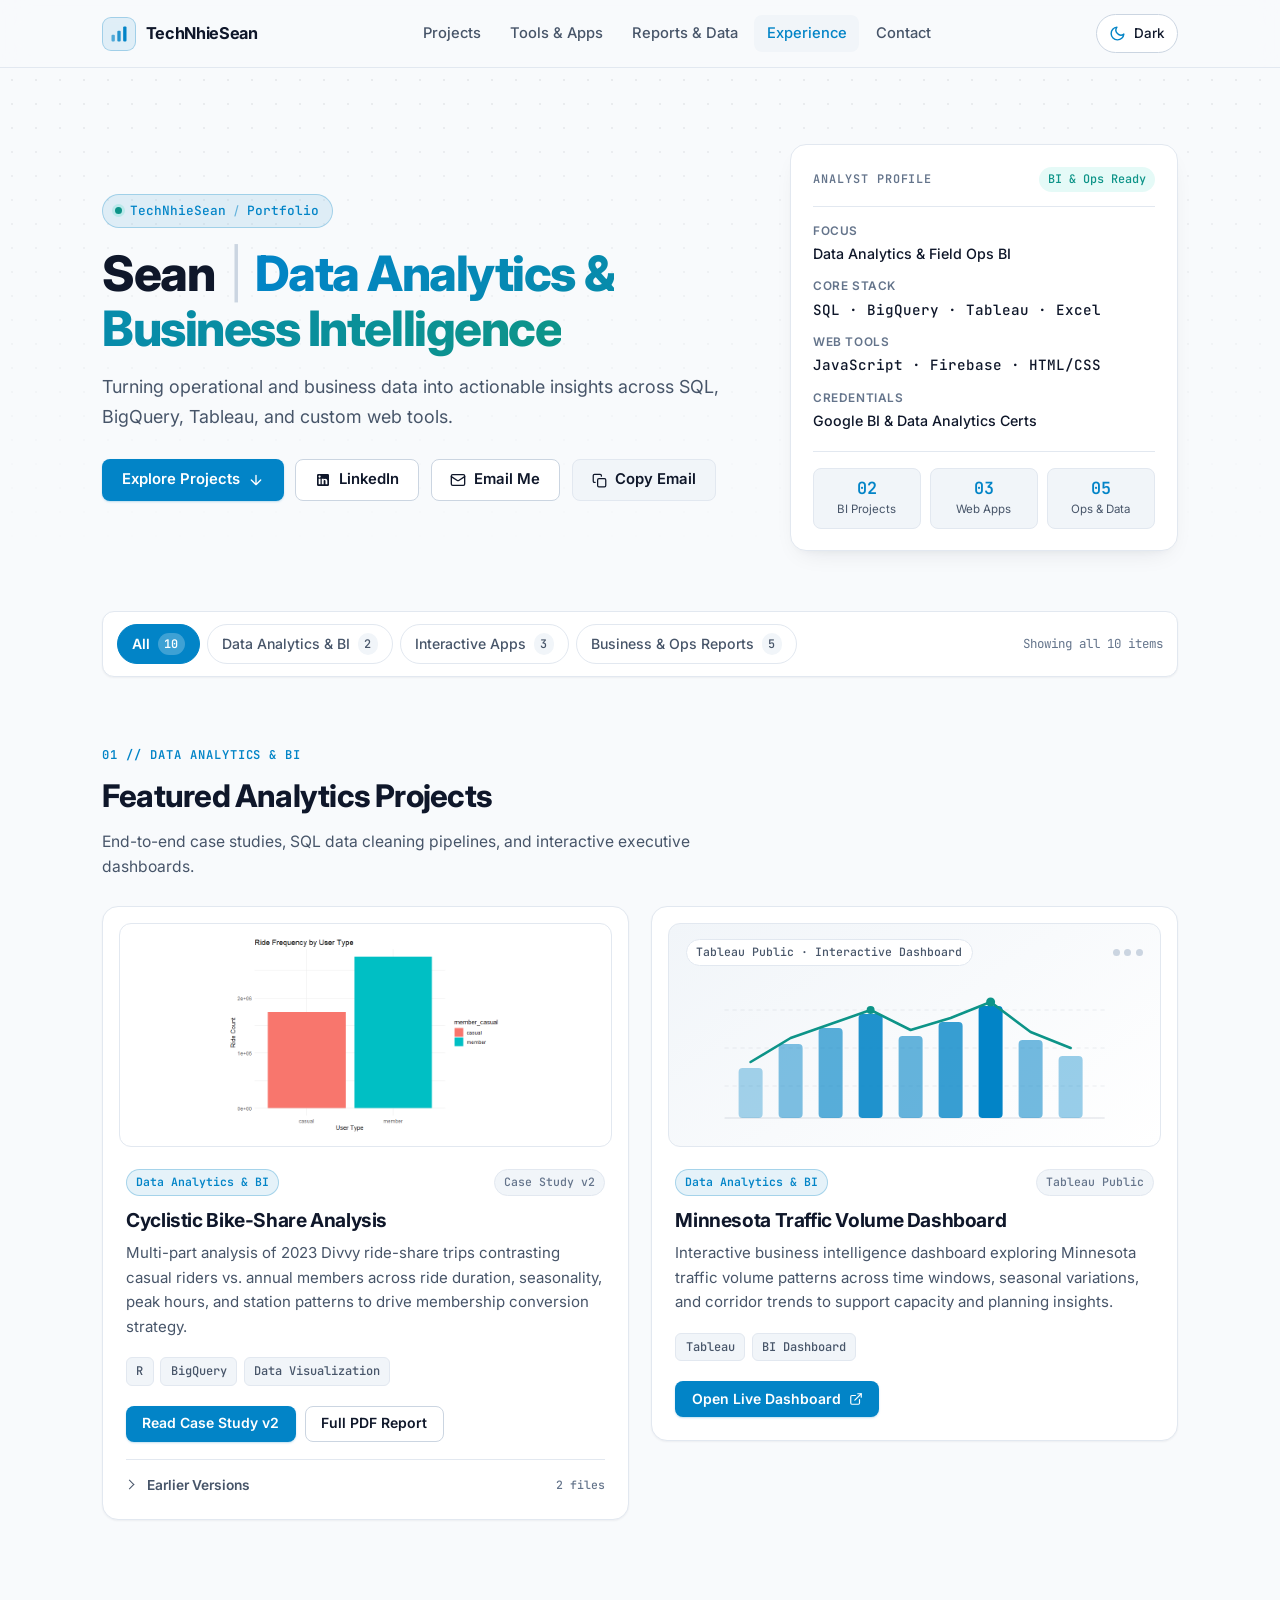
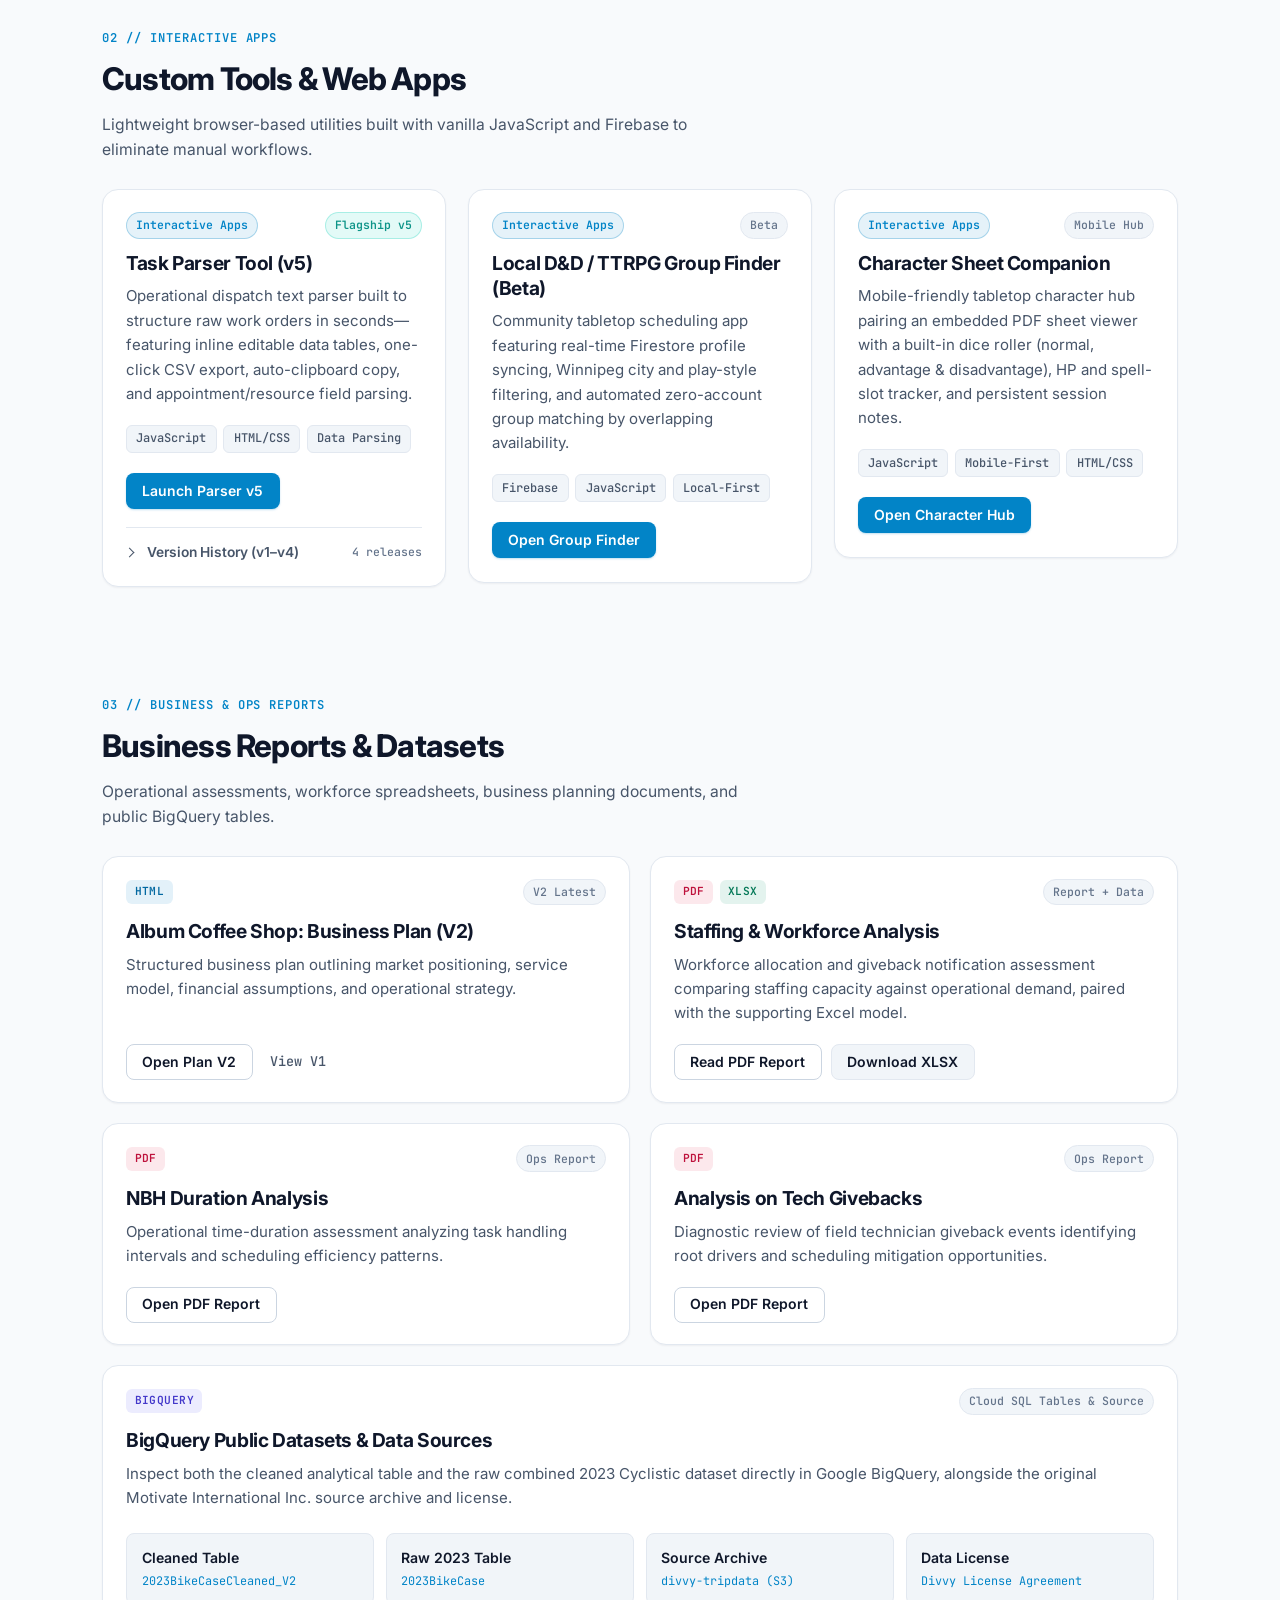
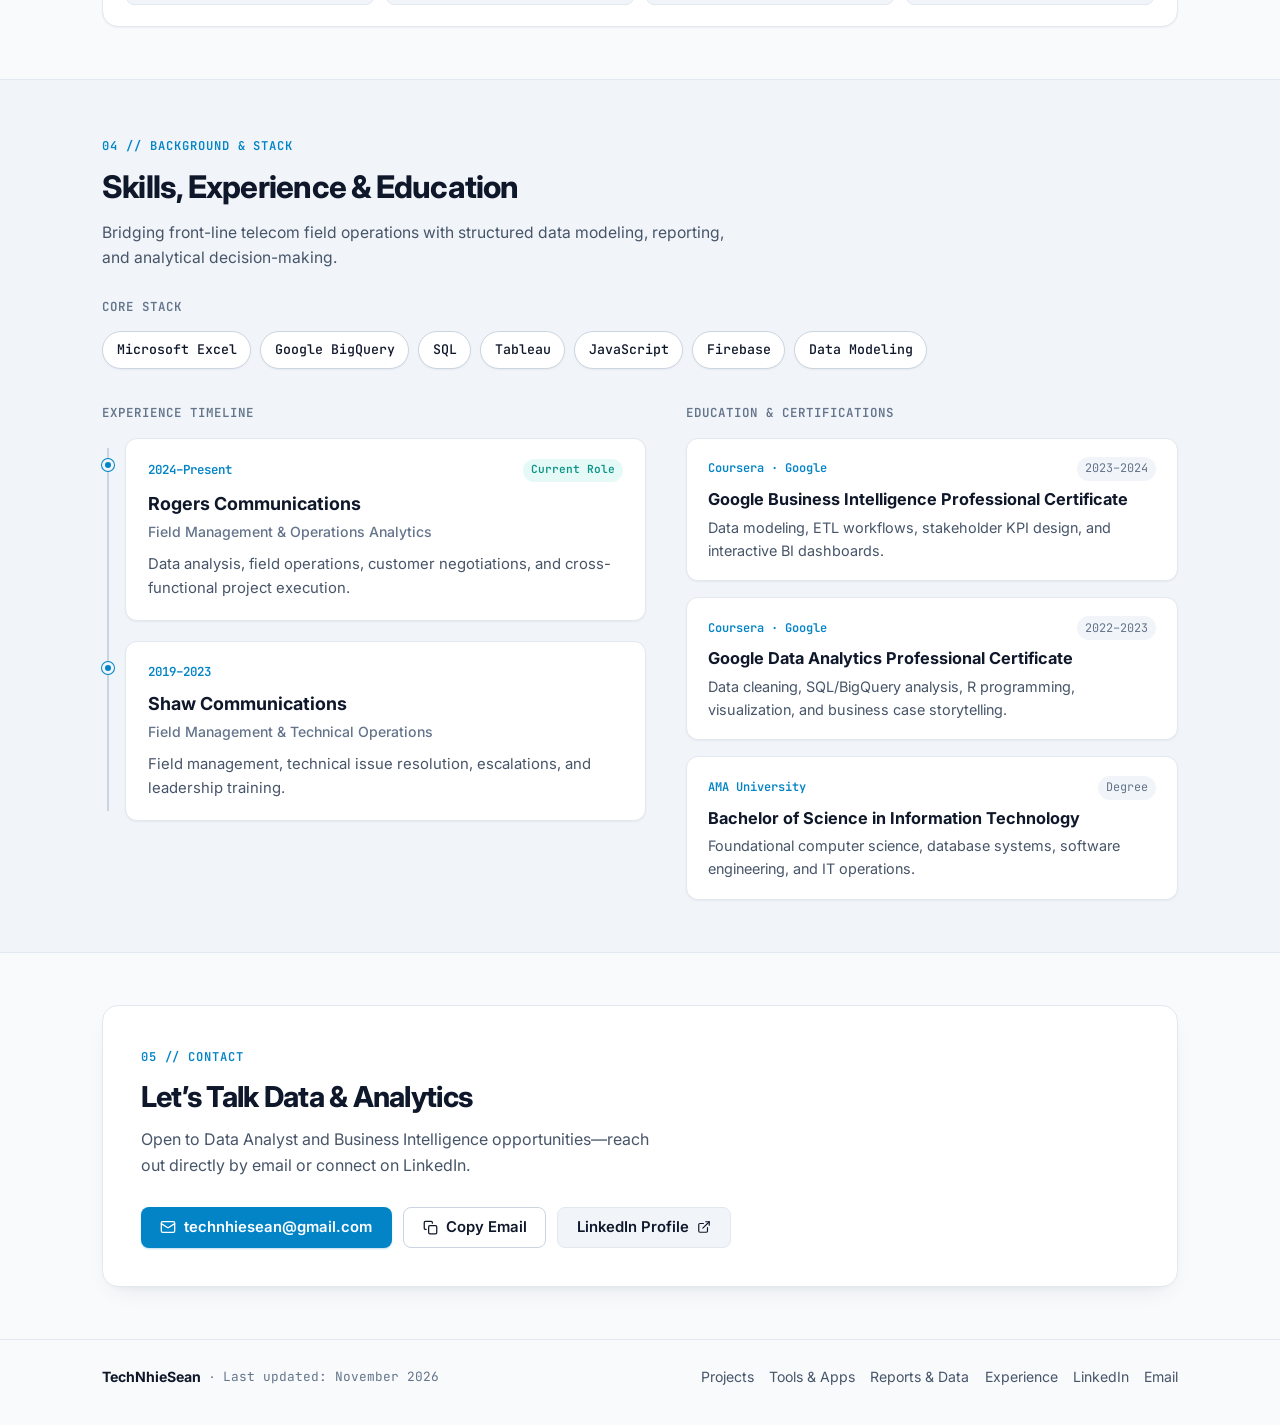
==== index.html @ 79234b37 "Redesign portfolio homepage with responsive UI, theme toggle, and project filters" ====
<!DOCTYPE html>
<html lang="en">
<head>
  <meta charset="UTF-8">
  <meta name="viewport" content="width=device-width, initial-scale=1.0">
  <title>TechNhieSean — Sean | Data Analytics &amp; Business Intelligence</title>
  <meta name="description" content="Sean's Data Analytics & Business Intelligence portfolio — turning operational and business data into actionable insights across SQL, BigQuery, Tableau, and custom web tools.">
  <meta property="og:title" content="TechNhieSean — Sean | Data Analytics & Business Intelligence">
  <meta property="og:description" content="Turning operational and business data into actionable insights across SQL, BigQuery, Tableau, and custom web tools.">
  <meta property="og:type" content="website">
  <meta name="color-scheme" content="dark light">

  <!-- Fonts: Inter + JetBrains Mono -->
  <link rel="preconnect" href="https://fonts.googleapis.com">
  <link rel="preconnect" href="https://fonts.gstatic.com" crossorigin>
  <link href="https://fonts.googleapis.com/css2?family=Inter:wght@400;500;600;700;800&family=JetBrains+Mono:wght@400;500;600&display=swap" rel="stylesheet">

  <!-- Prevent theme flash before first paint -->
  <script>
    (function () {
      try {
        var saved = localStorage.getItem('portfolio-theme');
        if (saved !== 'dark' && saved !== 'light') {
          var legacy = localStorage.getItem('darkMode');
          if (legacy === '1') saved = 'dark';
          else if (legacy === '0') saved = 'light';
        }
        var theme = saved || (window.matchMedia && window.matchMedia('(prefers-color-scheme: dark)').matches ? 'dark' : 'light');
        document.documentElement.setAttribute('data-theme', theme);
      } catch (e) {
        document.documentElement.setAttribute('data-theme', 'dark');
      }
    })();
  </script>

  <link rel="stylesheet" href="portfolio.css">
</head>
<body id="top">
  <a class="skip-link" href="#main-content">Skip to main content</a>

  <!-- STICKY NAVIGATION -->
  <header class="site-header" id="site-header">
    <div class="container nav-inner">
      <a class="brand" href="#top" aria-label="TechNhieSean home">
        <span class="brand-mark" aria-hidden="true">
          <svg width="20" height="20" viewBox="0 0 24 24" fill="none">
            <rect x="3" y="13" width="4" height="8" rx="1.2" fill="currentColor" opacity="0.65"/>
            <rect x="10" y="8" width="4" height="13" rx="1.2" fill="currentColor" opacity="0.85"/>
            <rect x="17" y="3" width="4" height="18" rx="1.2" fill="currentColor"/>
          </svg>
        </span>
        <span class="brand-text">TechNhieSean</span>
      </a>

      <nav class="site-nav" id="site-nav" aria-label="Primary navigation">
        <a class="nav-link" href="#projects" data-nav-target="projects">Projects</a>
        <a class="nav-link" href="#tools-apps" data-nav-target="tools-apps">Tools &amp; Apps</a>
        <a class="nav-link" href="#reports-data" data-nav-target="reports-data">Reports &amp; Data</a>
        <a class="nav-link" href="#experience" data-nav-target="experience">Experience</a>
        <a class="nav-link" href="#contact" data-nav-target="contact">Contact</a>
      </nav>

      <div class="nav-actions">
        <button
          type="button"
          class="theme-toggle"
          id="theme-toggle"
          aria-label="Toggle dark and light mode"
          aria-pressed="false"
        >
          <span class="theme-icon theme-icon-sun" aria-hidden="true">
            <svg width="17" height="17" viewBox="0 0 24 24" fill="none" stroke="currentColor" stroke-width="2" stroke-linecap="round" stroke-linejoin="round">
              <circle cx="12" cy="12" r="4"/>
              <path d="M12 2v2M12 20v2M4.93 4.93l1.41 1.41M17.66 17.66l1.41 1.41M2 12h2M20 12h2M6.34 17.66l-1.41 1.41M19.07 4.93l-1.41 1.41"/>
            </svg>
          </span>
          <span class="theme-icon theme-icon-moon" aria-hidden="true">
            <svg width="17" height="17" viewBox="0 0 24 24" fill="none" stroke="currentColor" stroke-width="2" stroke-linecap="round" stroke-linejoin="round">
              <path d="M21 12.79A9 9 0 1 1 11.21 3 7 7 0 0 0 21 12.79z"/>
            </svg>
          </span>
          <span class="theme-label" id="theme-label">Theme</span>
        </button>

        <button
          type="button"
          class="nav-toggle"
          id="nav-toggle"
          aria-label="Toggle navigation menu"
          aria-expanded="false"
          aria-controls="site-nav"
        >
          <svg class="menu-icon-open" width="20" height="20" viewBox="0 0 24 24" fill="none" stroke="currentColor" stroke-width="2" stroke-linecap="round">
            <path d="M4 7h16M4 12h16M4 17h16"/>
          </svg>
          <svg class="menu-icon-close" width="20" height="20" viewBox="0 0 24 24" fill="none" stroke="currentColor" stroke-width="2" stroke-linecap="round">
            <path d="M6 6l12 12M18 6l-12 12"/>
          </svg>
        </button>
      </div>
    </div>
  </header>

  <main id="main-content">
    <!-- 1. HERO SECTION -->
    <section class="hero" aria-labelledby="hero-heading">
      <div class="hero-backdrop" aria-hidden="true"></div>
      <div class="container hero-grid">
        <div class="hero-copy">
          <div class="hero-eyebrow">
            <span class="status-dot" aria-hidden="true"></span>
            <span class="mono">TechNhieSean</span>
            <span class="eyebrow-sep" aria-hidden="true">/</span>
            <span class="mono">Portfolio</span>
          </div>

          <h1 id="hero-heading">
            Sean <span class="heading-divider" aria-hidden="true">|</span>
            <span class="heading-accent">Data Analytics &amp; Business Intelligence</span>
          </h1>

          <p class="hero-lead">
            Turning operational and business data into actionable insights across SQL, BigQuery, Tableau, and custom web tools.
          </p>

          <div class="hero-actions">
            <a class="btn btn-primary" href="#projects">
              <span>Explore Projects</span>
              <svg width="16" height="16" viewBox="0 0 24 24" fill="none" stroke="currentColor" stroke-width="2" stroke-linecap="round" stroke-linejoin="round" aria-hidden="true">
                <path d="M12 5v14M5 12l7 7 7-7"/>
              </svg>
            </a>

            <a class="btn btn-secondary" href="https://www.linkedin.com/in/technhiesean" target="_blank" rel="noopener noreferrer">
              <svg width="16" height="16" viewBox="0 0 24 24" fill="currentColor" aria-hidden="true">
                <path d="M19 3a2 2 0 0 1 2 2v14a2 2 0 0 1-2 2H5a2 2 0 0 1-2-2V5a2 2 0 0 1 2-2h14m-.5 15.5v-5.3a3.26 3.26 0 0 0-3.26-3.26c-.85 0-1.84.52-2.28 1.3v-1.11h-2.79v8.37h2.79v-4.93c0-.77.62-1.4 1.39-1.4a1.4 1.4 0 0 1 1.4 1.4v4.93h2.75M6.88 8.56a1.68 1.68 0 0 0 1.68-1.68c0-.93-.75-1.69-1.68-1.69a1.69 1.69 0 0 0-1.69 1.69c0 .93.76 1.68 1.69 1.68m1.39 9.94v-8.37H5.5v8.37h2.77z"/>
              </svg>
              <span>LinkedIn</span>
            </a>

            <a class="btn btn-secondary" href="mailto:technhiesean@gmail.com">
              <svg width="16" height="16" viewBox="0 0 24 24" fill="none" stroke="currentColor" stroke-width="2" stroke-linecap="round" stroke-linejoin="round" aria-hidden="true">
                <rect x="2" y="4" width="20" height="16" rx="2"/>
                <path d="m22 7-8.97 5.7a1.94 1.94 0 0 1-2.06 0L2 7"/>
              </svg>
              <span>Email Me</span>
            </a>

            <button
              type="button"
              class="btn btn-ghost copy-email-trigger"
              id="hero-copy-email"
              data-email="technhiesean@gmail.com"
              aria-label="Copy email address technhiesean@gmail.com"
            >
              <svg class="icon-copy" width="15" height="15" viewBox="0 0 24 24" fill="none" stroke="currentColor" stroke-width="2" stroke-linecap="round" stroke-linejoin="round" aria-hidden="true">
                <rect x="9" y="9" width="13" height="13" rx="2"/>
                <path d="M5 15H4a2 2 0 0 1-2-2V4a2 2 0 0 1 2-2h9a2 2 0 0 1 2 2v1"/>
              </svg>
              <svg class="icon-check" width="15" height="15" viewBox="0 0 24 24" fill="none" stroke="currentColor" stroke-width="2.4" stroke-linecap="round" stroke-linejoin="round" aria-hidden="true">
                <polyline points="20 6 9 17 4 12"/>
              </svg>
              <span class="copy-btn-text">Copy Email</span>
            </button>
          </div>
        </div>

        <aside class="hero-panel" aria-label="Portfolio overview">
          <div class="hero-panel-header">
            <span class="mono panel-title">ANALYST PROFILE</span>
            <span class="mono panel-status">BI &amp; Ops Ready</span>
          </div>
          <dl class="profile-metrics">
            <div class="metric-row">
              <dt>Focus</dt>
              <dd>Data Analytics &amp; Field Ops BI</dd>
            </div>
            <div class="metric-row">
              <dt>Core Stack</dt>
              <dd class="mono">SQL · BigQuery · Tableau · Excel</dd>
            </div>
            <div class="metric-row">
              <dt>Web Tools</dt>
              <dd class="mono">JavaScript · Firebase · HTML/CSS</dd>
            </div>
            <div class="metric-row">
              <dt>Credentials</dt>
              <dd>Google BI &amp; Data Analytics Certs</dd>
            </div>
          </dl>
          <div class="hero-panel-stats">
            <div class="stat-pill">
              <span class="stat-num mono">02</span>
              <span class="stat-label">BI Projects</span>
            </div>
            <div class="stat-pill">
              <span class="stat-num mono">03</span>
              <span class="stat-label">Web Apps</span>
            </div>
            <div class="stat-pill">
              <span class="stat-num mono">05</span>
              <span class="stat-label">Ops &amp; Data</span>
            </div>
          </div>
        </aside>
      </div>
    </section>

    <!-- 2. INTERACTIVE CATEGORY FILTER BAR -->
    <section class="filter-section" aria-label="Filter portfolio work by category">
      <div class="container">
        <div class="filter-bar">
          <div class="filter-pills" role="tablist" aria-label="Portfolio categories">
            <button type="button" class="filter-pill is-active" role="tab" aria-selected="true" data-filter="all">
              All <span class="pill-count mono">10</span>
            </button>
            <button type="button" class="filter-pill" role="tab" aria-selected="false" data-filter="analytics">
              Data Analytics &amp; BI <span class="pill-count mono">2</span>
            </button>
            <button type="button" class="filter-pill" role="tab" aria-selected="false" data-filter="apps">
              Interactive Apps <span class="pill-count mono">3</span>
            </button>
            <button type="button" class="filter-pill" role="tab" aria-selected="false" data-filter="reports">
              Business &amp; Ops Reports <span class="pill-count mono">5</span>
            </button>
          </div>
          <p class="filter-status mono" id="filter-status" aria-live="polite">Showing all 10 items</p>
        </div>
      </div>
    </section>

    <!-- 3A. FEATURED ANALYTICS & BI PROJECTS -->
    <section class="section work-group" id="projects" data-group="analytics" aria-labelledby="projects-heading">
      <div class="container">
        <div class="section-header">
          <span class="section-eyebrow mono">01 // Data Analytics &amp; BI</span>
          <h2 id="projects-heading">Featured Analytics Projects</h2>
          <p class="section-desc">End-to-end case studies, SQL data cleaning pipelines, and interactive executive dashboards.</p>
        </div>

        <div class="featured-grid">
          <!-- Cyclistic Bike-Share Analysis -->
          <article class="card project-card card-featured" data-category="analytics">
            <figure class="project-media chart-canvas">
              <img
                src="cyclistic_bike_share_files/figure-gfm/ride_counts-1.png"
                alt="Cyclistic Ride Frequency by User Type chart comparing casual riders and annual members"
                loading="eager"
              >
            </figure>

            <div class="card-body">
              <div class="card-meta-row">
                <span class="category-chip mono">Data Analytics &amp; BI</span>
                <span class="version-chip mono">Case Study v2</span>
              </div>

              <h3 class="card-title">Cyclistic Bike-Share Analysis</h3>
              <p class="card-desc">
                Multi-part analysis of 2023 Divvy ride-share trips contrasting casual riders vs. annual members across ride duration, seasonality, peak hours, and station patterns to drive membership conversion strategy.
              </p>

              <ul class="badge-list" aria-label="Technologies used">
                <li class="badge mono">R</li>
                <li class="badge mono">BigQuery</li>
                <li class="badge mono">Data Visualization</li>
              </ul>

              <div class="card-actions">
                <a class="btn btn-primary btn-sm" href="cyclistic_bike_share_ver_2.html">
                  Read Case Study v2
                </a>
                <a class="btn btn-secondary btn-sm" href="2023_Bike_Usage_Patterns.pdf">
                  Full PDF Report
                </a>
              </div>

              <details class="version-drawer">
                <summary>
                  <span>Earlier Versions</span>
                  <span class="drawer-meta mono">2 files</span>
                </summary>
                <ul class="drawer-list">
                  <li>
                    <a href="cyclistic_bike_share.html">
                      <span>Cyclistic Case Study (v1)</span>
                      <span class="file-badge file-html mono">HTML</span>
                    </a>
                  </li>
                  <li>
                    <a href="Case_Study.pdf">
                      <span>Coursera Case Study Brief</span>
                      <span class="file-badge file-pdf mono">PDF</span>
                    </a>
                  </li>
                </ul>
              </details>
            </div>
          </article>

          <!-- Minnesota Traffic Volume Dashboard -->
          <article class="card project-card card-featured" data-category="analytics">
            <div class="project-media tableau-preview" aria-hidden="true">
              <div class="tableau-preview-top">
                <span class="mono tableau-pill">Tableau Public · Interactive Dashboard</span>
                <span class="mono tableau-dot-group"><i></i><i></i><i></i></span>
              </div>
              <svg class="tableau-svg" viewBox="0 0 420 155" fill="none" xmlns="http://www.w3.org/2000/svg">
                <line x1="20" y1="30" x2="400" y2="30" stroke="currentColor" stroke-opacity="0.12" stroke-dasharray="4 4"/>
                <line x1="20" y1="68" x2="400" y2="68" stroke="currentColor" stroke-opacity="0.12" stroke-dasharray="4 4"/>
                <line x1="20" y1="106" x2="400" y2="106" stroke="currentColor" stroke-opacity="0.12" stroke-dasharray="4 4"/>
                <line x1="20" y1="138" x2="400" y2="138" stroke="currentColor" stroke-opacity="0.22"/>
                <rect x="34" y="88" width="24" height="50" rx="4" fill="var(--accent)" fill-opacity="0.35"/>
                <rect x="74" y="64" width="24" height="74" rx="4" fill="var(--accent)" fill-opacity="0.5"/>
                <rect x="114" y="48" width="24" height="90" rx="4" fill="var(--accent)" fill-opacity="0.65"/>
                <rect x="154" y="34" width="24" height="104" rx="4" fill="var(--accent)" fill-opacity="0.88"/>
                <rect x="194" y="56" width="24" height="82" rx="4" fill="var(--accent)" fill-opacity="0.6"/>
                <rect x="234" y="42" width="24" height="96" rx="4" fill="var(--accent)" fill-opacity="0.78"/>
                <rect x="274" y="26" width="24" height="112" rx="4" fill="var(--accent)"/>
                <rect x="314" y="60" width="24" height="78" rx="4" fill="var(--accent)" fill-opacity="0.55"/>
                <rect x="354" y="76" width="24" height="62" rx="4" fill="var(--accent)" fill-opacity="0.4"/>
                <path d="M46 82 L86 58 L126 44 L166 30 L206 50 L246 38 L286 22 L326 52 L366 68" stroke="var(--accent-secondary)" stroke-width="2.6" stroke-linecap="round" stroke-linejoin="round"/>
                <circle cx="166" cy="30" r="4" fill="var(--accent-secondary)"/>
                <circle cx="286" cy="22" r="4.5" fill="var(--accent-secondary)"/>
              </svg>
            </div>

            <div class="card-body">
              <div class="card-meta-row">
                <span class="category-chip mono">Data Analytics &amp; BI</span>
                <span class="version-chip mono">Tableau Public</span>
              </div>

              <h3 class="card-title">Minnesota Traffic Volume Dashboard</h3>
              <p class="card-desc">
                Interactive business intelligence dashboard exploring Minnesota traffic volume patterns across time windows, seasonal variations, and corridor trends to support capacity and planning insights.
              </p>

              <ul class="badge-list" aria-label="Technologies used">
                <li class="badge mono">Tableau</li>
                <li class="badge mono">BI Dashboard</li>
              </ul>

              <div class="card-actions">
                <a
                  class="btn btn-primary btn-sm"
                  href="https://public.tableau.com/views/MinnesotaTrafficVolumeChartsDashboard/Dashboard1?:language=en-US&:sid=&:redirect=auth&:display_count=n&:origin=viz_share_link"
                  target="_blank"
                  rel="noopener noreferrer"
                >
                  <span>Open Live Dashboard</span>
                  <svg width="14" height="14" viewBox="0 0 24 24" fill="none" stroke="currentColor" stroke-width="2" stroke-linecap="round" stroke-linejoin="round" aria-hidden="true">
                    <path d="M18 13v6a2 2 0 0 1-2 2H5a2 2 0 0 1-2-2V8a2 2 0 0 1 2-2h6"/>
                    <polyline points="15 3 21 3 21 9"/>
                    <line x1="10" y1="14" x2="21" y2="3"/>
                  </svg>
                </a>
              </div>
            </div>
          </article>
        </div>
      </div>
    </section>

    <!-- 3B. INTERACTIVE TOOLS & APPS -->
    <section class="section work-group" id="tools-apps" data-group="apps" aria-labelledby="tools-heading">
      <div class="container">
        <div class="section-header">
          <span class="section-eyebrow mono">02 // Interactive Apps</span>
          <h2 id="tools-heading">Custom Tools &amp; Web Apps</h2>
          <p class="section-desc">Lightweight browser-based utilities built with vanilla JavaScript and Firebase to eliminate manual workflows.</p>
        </div>

        <div class="apps-grid">
          <!-- Task Parser Tool (v5) -->
          <article class="card project-card" data-category="apps">
            <div class="card-body">
              <div class="card-meta-row">
                <span class="category-chip mono">Interactive Apps</span>
                <span class="flagship-chip mono">Flagship v5</span>
              </div>

              <h3 class="card-title">Task Parser Tool (v5)</h3>
              <p class="card-desc">
                Operational dispatch text parser built to structure raw work orders in seconds—featuring inline editable data tables, one-click CSV export, auto-clipboard copy, and appointment/resource field parsing.
              </p>

              <ul class="badge-list" aria-label="Technologies used">
                <li class="badge mono">JavaScript</li>
                <li class="badge mono">HTML/CSS</li>
                <li class="badge mono">Data Parsing</li>
              </ul>

              <div class="card-actions">
                <a class="btn btn-primary btn-sm" href="parser_V5.html">
                  Launch Parser v5
                </a>
              </div>

              <details class="version-drawer">
                <summary>
                  <span>Version History (v1–v4)</span>
                  <span class="drawer-meta mono">4 releases</span>
                </summary>
                <ul class="drawer-list">
                  <li>
                    <a href="parser_V4.html">
                      <span>v4 — Appointment window &amp; resource fields</span>
                      <span class="file-badge file-html mono">v4</span>
                    </a>
                  </li>
                  <li>
                    <a href="parser_V3.html">
                      <span>v3 — Dark mode UI &amp; toast feedback</span>
                      <span class="file-badge file-html mono">v3</span>
                    </a>
                  </li>
                  <li>
                    <a href="parser_V2.html">
                      <span>v2 — Improved parsing &amp; accessibility</span>
                      <span class="file-badge file-html mono">v2</span>
                    </a>
                  </li>
                  <li>
                    <a href="parser.html">
                      <span>v1 — Initial text-to-task parser</span>
                      <span class="file-badge file-html mono">v1</span>
                    </a>
                  </li>
                </ul>
              </details>
            </div>
          </article>

          <!-- Local D&D / TTRPG Group Finder (Beta) -->
          <article class="card project-card" data-category="apps">
            <div class="card-body">
              <div class="card-meta-row">
                <span class="category-chip mono">Interactive Apps</span>
                <span class="version-chip mono">Beta</span>
              </div>

              <h3 class="card-title">Local D&amp;D / TTRPG Group Finder (Beta)</h3>
              <p class="card-desc">
                Community tabletop scheduling app featuring real-time Firestore profile syncing, Winnipeg city and play-style filtering, and automated zero-account group matching by overlapping availability.
              </p>

              <ul class="badge-list" aria-label="Technologies used">
                <li class="badge mono">Firebase</li>
                <li class="badge mono">JavaScript</li>
                <li class="badge mono">Local-First</li>
              </ul>

              <div class="card-actions">
                <a class="btn btn-primary btn-sm" href="lfg-finder.html">
                  Open Group Finder
                </a>
              </div>
            </div>
          </article>

          <!-- Character Sheet Companion -->
          <article class="card project-card" data-category="apps">
            <div class="card-body">
              <div class="card-meta-row">
                <span class="category-chip mono">Interactive Apps</span>
                <span class="version-chip mono">Mobile Hub</span>
              </div>

              <h3 class="card-title">Character Sheet Companion</h3>
              <p class="card-desc">
                Mobile-friendly tabletop character hub pairing an embedded PDF sheet viewer with a built-in dice roller (normal, advantage &amp; disadvantage), HP and spell-slot tracker, and persistent session notes.
              </p>

              <ul class="badge-list" aria-label="Technologies used">
                <li class="badge mono">JavaScript</li>
                <li class="badge mono">Mobile-First</li>
                <li class="badge mono">HTML/CSS</li>
              </ul>

              <div class="card-actions">
                <a class="btn btn-primary btn-sm" href="dnd-character.html">
                  Open Character Hub
                </a>
              </div>
            </div>
          </article>
        </div>
      </div>
    </section>

    <!-- 4. BUSINESS REPORTS & DATASETS GRID -->
    <section class="section work-group" id="reports-data" data-group="reports" aria-labelledby="reports-heading">
      <div class="container">
        <div class="section-header">
          <span class="section-eyebrow mono">03 // Business &amp; Ops Reports</span>
          <h2 id="reports-heading">Business Reports &amp; Datasets</h2>
          <p class="section-desc">Operational assessments, workforce spreadsheets, business planning documents, and public BigQuery tables.</p>
        </div>

        <div class="reports-grid">
          <!-- Album Coffee Shop: Business Plan (V2) -->
          <article class="card resource-card" data-category="reports">
            <div class="resource-header">
              <div class="file-badges">
                <span class="file-badge file-html mono">HTML</span>
              </div>
              <span class="version-chip mono">V2 Latest</span>
            </div>
            <h3 class="card-title">Album Coffee Shop: Business Plan (V2)</h3>
            <p class="card-desc">
              Structured business plan outlining market positioning, service model, financial assumptions, and operational strategy.
            </p>
            <div class="card-actions">
              <a class="btn btn-secondary btn-sm" href="Album_Business_Plan_06-07-2025_V2.html">Open Plan V2</a>
              <a class="text-link mono" href="Album_Business_Plan_06-07-2025.html">View V1</a>
            </div>
          </article>

          <!-- Staffing & Workforce Analysis -->
          <article class="card resource-card" data-category="reports">
            <div class="resource-header">
              <div class="file-badges">
                <span class="file-badge file-pdf mono">PDF</span>
                <span class="file-badge file-xlsx mono">XLSX</span>
              </div>
              <span class="version-chip mono">Report + Data</span>
            </div>
            <h3 class="card-title">Staffing &amp; Workforce Analysis</h3>
            <p class="card-desc">
              Workforce allocation and giveback notification assessment comparing staffing capacity against operational demand, paired with the supporting Excel model.
            </p>
            <div class="card-actions">
              <a class="btn btn-secondary btn-sm" href="Staffing_Analysis.pdf">Read PDF Report</a>
              <a class="btn btn-ghost btn-sm" href="GivebackNotification_VS_Workforce.xlsx">Download XLSX</a>
            </div>
          </article>

          <!-- NBH Duration Analysis -->
          <article class="card resource-card" data-category="reports">
            <div class="resource-header">
              <div class="file-badges">
                <span class="file-badge file-pdf mono">PDF</span>
              </div>
              <span class="version-chip mono">Ops Report</span>
            </div>
            <h3 class="card-title">NBH Duration Analysis</h3>
            <p class="card-desc">
              Operational time-duration assessment analyzing task handling intervals and scheduling efficiency patterns.
            </p>
            <div class="card-actions">
              <a class="btn btn-secondary btn-sm" href="NBH_Duration.pdf">Open PDF Report</a>
            </div>
          </article>

          <!-- Analysis on Tech Givebacks -->
          <article class="card resource-card" data-category="reports">
            <div class="resource-header">
              <div class="file-badges">
                <span class="file-badge file-pdf mono">PDF</span>
              </div>
              <span class="version-chip mono">Ops Report</span>
            </div>
            <h3 class="card-title">Analysis on Tech Givebacks</h3>
            <p class="card-desc">
              Diagnostic review of field technician giveback events identifying root drivers and scheduling mitigation opportunities.
            </p>
            <div class="card-actions">
              <a class="btn btn-secondary btn-sm" href="Analysis_on_Giveback.pdf">Open PDF Report</a>
            </div>
          </article>

          <!-- BigQuery Public Datasets (full-width balanced bottom row) -->
          <article class="card resource-card resource-card-wide" data-category="reports">
            <div class="resource-header">
              <div class="file-badges">
                <span class="file-badge file-bq mono">BigQuery</span>
              </div>
              <span class="version-chip mono">Cloud SQL Tables &amp; Source</span>
            </div>
            <h3 class="card-title">BigQuery Public Datasets &amp; Data Sources</h3>
            <p class="card-desc">
              Inspect both the cleaned analytical table and the raw combined 2023 Cyclistic dataset directly in Google BigQuery, alongside the original Motivate International Inc. source archive and license.
            </p>
            <div class="dataset-links">
              <a
                class="dataset-chip"
                href="https://console.cloud.google.com/bigquery?ws=!1m5!1m4!4m3!1sprojectechnhiesean!2sBikeCase!3s2023BikeCaseCleaned_V2"
                target="_blank"
                rel="noopener noreferrer"
              >
                <span class="dataset-chip-title">Cleaned Table</span>
                <span class="dataset-chip-sub mono">2023BikeCaseCleaned_V2</span>
              </a>

              <a
                class="dataset-chip"
                href="https://console.cloud.google.com/bigquery?ws=!1m5!1m4!4m3!1sprojectechnhiesean!2sBikeCase!3s2023BikeCase"
                target="_blank"
                rel="noopener noreferrer"
              >
                <span class="dataset-chip-title">Raw 2023 Table</span>
                <span class="dataset-chip-sub mono">2023BikeCase</span>
              </a>

              <a
                class="dataset-chip"
                href="https://divvy-tripdata.s3.amazonaws.com/index.html"
                target="_blank"
                rel="noopener noreferrer"
              >
                <span class="dataset-chip-title">Source Archive</span>
                <span class="dataset-chip-sub mono">divvy-tripdata (S3)</span>
              </a>

              <a
                class="dataset-chip"
                href="https://divvybikes.com/data-license-agreement"
                target="_blank"
                rel="noopener noreferrer"
              >
                <span class="dataset-chip-title">Data License</span>
                <span class="dataset-chip-sub mono">Divvy License Agreement</span>
              </a>
            </div>
          </article>
        </div>
      </div>
    </section>

    <!-- 5. RESUME, SKILLS & EXPERIENCE TIMELINE -->
    <section class="section section-alt" id="experience" aria-labelledby="experience-heading">
      <div class="container">
        <div class="section-header">
          <span class="section-eyebrow mono">04 // Background &amp; Stack</span>
          <h2 id="experience-heading">Skills, Experience &amp; Education</h2>
          <p class="section-desc">Bridging front-line telecom field operations with structured data modeling, reporting, and analytical decision-making.</p>
        </div>

        <!-- Core Stack Badges -->
        <div class="stack-block">
          <h3 class="subsection-label mono">Core Stack</h3>
          <ul class="stack-badges" aria-label="Core technical skills">
            <li class="stack-badge mono">Microsoft Excel</li>
            <li class="stack-badge mono">Google BigQuery</li>
            <li class="stack-badge mono">SQL</li>
            <li class="stack-badge mono">Tableau</li>
            <li class="stack-badge mono">JavaScript</li>
            <li class="stack-badge mono">Firebase</li>
            <li class="stack-badge mono">Data Modeling</li>
          </ul>
        </div>

        <div class="resume-grid">
          <!-- Experience Timeline -->
          <div class="resume-column">
            <h3 class="subsection-label mono">Experience Timeline</h3>
            <ol class="timeline">
              <li class="timeline-item">
                <div class="timeline-marker" aria-hidden="true"></div>
                <div class="timeline-card">
                  <div class="timeline-meta">
                    <span class="timeline-date mono">2024–Present</span>
                    <span class="timeline-role-tag mono">Current Role</span>
                  </div>
                  <h4>Rogers Communications</h4>
                  <p class="timeline-subtitle">Field Management &amp; Operations Analytics</p>
                  <p class="timeline-desc">
                    Data analysis, field operations, customer negotiations, and cross-functional project execution.
                  </p>
                </div>
              </li>

              <li class="timeline-item">
                <div class="timeline-marker" aria-hidden="true"></div>
                <div class="timeline-card">
                  <div class="timeline-meta">
                    <span class="timeline-date mono">2019–2023</span>
                  </div>
                  <h4>Shaw Communications</h4>
                  <p class="timeline-subtitle">Field Management &amp; Technical Operations</p>
                  <p class="timeline-desc">
                    Field management, technical issue resolution, escalations, and leadership training.
                  </p>
                </div>
              </li>
            </ol>
          </div>

          <!-- Education & Certifications -->
          <div class="resume-column">
            <h3 class="subsection-label mono">Education &amp; Certifications</h3>
            <div class="edu-list">
              <article class="edu-card">
                <div class="edu-top">
                  <span class="edu-org mono">Coursera · Google</span>
                  <span class="edu-date mono">2023–2024</span>
                </div>
                <h4>Google Business Intelligence Professional Certificate</h4>
                <p>Data modeling, ETL workflows, stakeholder KPI design, and interactive BI dashboards.</p>
              </article>

              <article class="edu-card">
                <div class="edu-top">
                  <span class="edu-org mono">Coursera · Google</span>
                  <span class="edu-date mono">2022–2023</span>
                </div>
                <h4>Google Data Analytics Professional Certificate</h4>
                <p>Data cleaning, SQL/BigQuery analysis, R programming, visualization, and business case storytelling.</p>
              </article>

              <article class="edu-card">
                <div class="edu-top">
                  <span class="edu-org mono">AMA University</span>
                  <span class="edu-date mono">Degree</span>
                </div>
                <h4>Bachelor of Science in Information Technology</h4>
                <p>Foundational computer science, database systems, software engineering, and IT operations.</p>
              </article>
            </div>
          </div>
        </div>
      </div>
    </section>

    <!-- 6. CONTACT CALLOUT -->
    <section class="section contact-section" id="contact" aria-labelledby="contact-heading">
      <div class="container">
        <div class="contact-card">
          <div class="contact-copy">
            <span class="section-eyebrow mono">05 // Contact</span>
            <h2 id="contact-heading">Let’s Talk Data &amp; Analytics</h2>
            <p>
              Open to Data Analyst and Business Intelligence opportunities—reach out directly by email or connect on LinkedIn.
            </p>
          </div>

          <div class="contact-actions">
            <a class="btn btn-primary" href="mailto:technhiesean@gmail.com">
              <svg width="16" height="16" viewBox="0 0 24 24" fill="none" stroke="currentColor" stroke-width="2" stroke-linecap="round" stroke-linejoin="round" aria-hidden="true">
                <rect x="2" y="4" width="20" height="16" rx="2"/>
                <path d="m22 7-8.97 5.7a1.94 1.94 0 0 1-2.06 0L2 7"/>
              </svg>
              <span>technhiesean@gmail.com</span>
            </a>

            <button
              type="button"
              class="btn btn-secondary copy-email-trigger"
              data-email="technhiesean@gmail.com"
              aria-label="Copy email address technhiesean@gmail.com"
            >
              <svg class="icon-copy" width="15" height="15" viewBox="0 0 24 24" fill="none" stroke="currentColor" stroke-width="2" stroke-linecap="round" stroke-linejoin="round" aria-hidden="true">
                <rect x="9" y="9" width="13" height="13" rx="2"/>
                <path d="M5 15H4a2 2 0 0 1-2-2V4a2 2 0 0 1 2-2h9a2 2 0 0 1 2 2v1"/>
              </svg>
              <svg class="icon-check" width="15" height="15" viewBox="0 0 24 24" fill="none" stroke="currentColor" stroke-width="2.4" stroke-linecap="round" stroke-linejoin="round" aria-hidden="true">
                <polyline points="20 6 9 17 4 12"/>
              </svg>
              <span class="copy-btn-text">Copy Email</span>
            </button>

            <a class="btn btn-ghost" href="https://www.linkedin.com/in/technhiesean" target="_blank" rel="noopener noreferrer">
              <span>LinkedIn Profile</span>
              <svg width="14" height="14" viewBox="0 0 24 24" fill="none" stroke="currentColor" stroke-width="2" stroke-linecap="round" stroke-linejoin="round" aria-hidden="true">
                <path d="M18 13v6a2 2 0 0 1-2 2H5a2 2 0 0 1-2-2V8a2 2 0 0 1 2-2h6"/>
                <polyline points="15 3 21 3 21 9"/>
                <line x1="10" y1="14" x2="21" y2="3"/>
              </svg>
            </a>
          </div>
        </div>
      </div>
    </section>
  </main>

  <!-- FOOTER -->
  <footer class="site-footer">
    <div class="container footer-inner">
      <div class="footer-brand">
        <span class="brand-text">TechNhieSean</span>
        <span class="footer-sep" aria-hidden="true">·</span>
        <span class="footer-updated mono">Last updated: November 2026</span>
      </div>

      <nav class="footer-links" aria-label="Footer quick links">
        <a href="#projects">Projects</a>
        <a href="#tools-apps">Tools &amp; Apps</a>
        <a href="#reports-data">Reports &amp; Data</a>
        <a href="#experience">Experience</a>
        <a href="https://www.linkedin.com/in/technhiesean" target="_blank" rel="noopener noreferrer">LinkedIn</a>
        <a href="mailto:technhiesean@gmail.com">Email</a>
      </nav>
    </div>
  </footer>

  <!-- TOAST NOTIFICATION -->
  <div class="toast" id="toast" role="status" aria-live="polite" aria-atomic="true"></div>

  <script src="portfolio.js" defer></script>
</body>
</html>
---- portfolio.css ----
/* ==========================================================================
   TechNhieSean Portfolio — Design System & Responsive Stylesheet
   ========================================================================== */

:root {
  /* Light Theme Tokens */
  --bg-page: #f8fafc;
  --bg-alt: #f1f5f9;
  --bg-surface: #ffffff;
  --bg-surface-hover: #f8fafc;
  --bg-subtle: #f1f5f9;
  --bg-header: rgba(248, 250, 252, 0.86);

  --border: #e2e8f0;
  --border-strong: #cbd5e1;

  --text-primary: #0f172a;
  --text-secondary: #475569;
  --text-muted: #64748b;

  --accent: #0284c7;
  --accent-hover: #0369a1;
  --accent-soft: rgba(2, 132, 199, 0.10);
  --accent-border: rgba(2, 132, 199, 0.28);
  --accent-secondary: #0d9488;

  /* Semantic File-Type Badge Tokens (Light) */
  --badge-html-bg: rgba(2, 132, 199, 0.11);
  --badge-html-fg: #0369a1;
  --badge-pdf-bg: rgba(225, 29, 72, 0.10);
  --badge-pdf-fg: #be123c;
  --badge-xlsx-bg: rgba(5, 150, 105, 0.11);
  --badge-xlsx-fg: #047857;
  --badge-bq-bg: rgba(99, 102, 241, 0.12);
  --badge-bq-fg: #4338ca;

  --shadow-sm: 0 1px 2px rgba(15, 23, 42, 0.05);
  --shadow-md: 0 10px 26px -12px rgba(15, 23, 42, 0.12), 0 4px 10px -6px rgba(15, 23, 42, 0.06);
  --shadow-toast: 0 14px 32px rgba(15, 23, 42, 0.22);

  --grid-dot: rgba(15, 23, 42, 0.08);
  --toast-bg: #0f172a;
  --toast-fg: #f8fafc;

  --font-sans: "Inter", -apple-system, BlinkMacSystemFont, "Segoe UI", Roboto, sans-serif;
  --font-mono: "JetBrains Mono", ui-monospace, SFMono-Regular, Menlo, Consolas, monospace;

  --radius-sm: 8px;
  --radius-md: 12px;
  --radius-lg: 16px;
  --radius-pill: 999px;

  --nav-height: 68px;
  --container-max: 1140px;
}

[data-theme="dark"] {
  --bg-page: #0d1117;
  --bg-alt: #11161f;
  --bg-surface: #161b22;
  --bg-surface-hover: #1c222b;
  --bg-subtle: #1f2631;
  --bg-header: rgba(13, 17, 23, 0.85);

  --border: rgba(148, 163, 184, 0.15);
  --border-strong: rgba(148, 163, 184, 0.30);

  --text-primary: #f1f5f9;
  --text-secondary: #94a3b8;
  --text-muted: #7c8ca3;

  --accent: #38bdf8;
  --accent-hover: #7dd3fc;
  --accent-soft: rgba(56, 189, 248, 0.13);
  --accent-border: rgba(56, 189, 248, 0.32);
  --accent-secondary: #2dd4bf;

  /* Semantic File-Type Badge Tokens (Dark) */
  --badge-html-bg: rgba(56, 189, 248, 0.15);
  --badge-html-fg: #7dd3fc;
  --badge-pdf-bg: rgba(251, 113, 133, 0.16);
  --badge-pdf-fg: #fda4af;
  --badge-xlsx-bg: rgba(52, 211, 153, 0.15);
  --badge-xlsx-fg: #6ee7b7;
  --badge-bq-bg: rgba(129, 140, 248, 0.18);
  --badge-bq-fg: #a5b4fc;

  --shadow-sm: 0 1px 2px rgba(0, 0, 0, 0.35);
  --shadow-md: 0 14px 32px -14px rgba(0, 0, 0, 0.65), 0 4px 12px -4px rgba(0, 0, 0, 0.4);
  --shadow-toast: 0 14px 36px rgba(0, 0, 0, 0.55);

  --grid-dot: rgba(148, 163, 184, 0.12);
  --toast-bg: #f1f5f9;
  --toast-fg: #0f172a;
}

/* ==========================================================================
   Reset & Base
   ========================================================================== */

*,
*::before,
*::after {
  box-sizing: border-box;
}

html {
  scroll-behavior: smooth;
  scroll-padding-top: calc(var(--nav-height) + 18px);
}

body {
  margin: 0;
  font-family: var(--font-sans);
  font-size: 16px;
  line-height: 1.6;
  color: var(--text-primary);
  background-color: var(--bg-page);
  -webkit-font-smoothing: antialiased;
  -moz-osx-font-smoothing: grayscale;
  overflow-x: clip;
  transition: background-color 0.25s ease, color 0.25s ease;
}

img {
  max-width: 100%;
  display: block;
}

a {
  color: inherit;
  text-decoration: none;
}

button {
  font: inherit;
  color: inherit;
}

:focus-visible {
  outline: 2px solid var(--accent);
  outline-offset: 2px;
}

.mono {
  font-family: var(--font-mono);
}

.container {
  width: 100%;
  max-width: var(--container-max);
  margin: 0 auto;
  padding: 0 clamp(1.15rem, 3vw, 2rem);
}

.skip-link {
  position: absolute;
  left: -9999px;
  top: 0;
  z-index: 999;
  background: var(--accent);
  color: #0b1120;
  font-weight: 600;
  padding: 0.7rem 1.2rem;
  border-radius: 0 0 var(--radius-sm) 0;
}

.skip-link:focus {
  left: 0;
}

/* ==========================================================================
   Sticky Top Navigation
   ========================================================================== */

.site-header {
  position: sticky;
  top: 0;
  z-index: 100;
  height: var(--nav-height);
  background: var(--bg-header);
  backdrop-filter: blur(14px);
  -webkit-backdrop-filter: blur(14px);
  border-bottom: 1px solid var(--border);
  transition: background-color 0.25s ease, border-color 0.25s ease;
}

.nav-inner {
  height: 100%;
  display: flex;
  align-items: center;
  justify-content: space-between;
  gap: 1rem;
}

.brand {
  display: inline-flex;
  align-items: center;
  gap: 0.6rem;
  font-weight: 700;
  font-size: 1.02rem;
  letter-spacing: -0.02em;
  color: var(--text-primary);
  flex-shrink: 0;
}

.brand-mark {
  display: inline-flex;
  align-items: center;
  justify-content: center;
  width: 34px;
  height: 34px;
  border-radius: 9px;
  background: var(--accent-soft);
  border: 1px solid var(--accent-border);
  color: var(--accent);
}

.site-nav {
  display: flex;
  align-items: center;
  gap: 0.25rem;
}

.nav-link {
  padding: 0.45rem 0.78rem;
  border-radius: var(--radius-sm);
  font-size: 0.92rem;
  font-weight: 500;
  color: var(--text-secondary);
  transition: color 0.18s ease, background-color 0.18s ease;
}

.nav-link:hover,
.nav-link.is-active {
  color: var(--text-primary);
  background: var(--bg-subtle);
}

.nav-link.is-active {
  color: var(--accent);
}

.nav-actions {
  display: flex;
  align-items: center;
  gap: 0.55rem;
  flex-shrink: 0;
}

.theme-toggle {
  display: inline-flex;
  align-items: center;
  gap: 0.45rem;
  padding: 0.46rem 0.78rem;
  border-radius: var(--radius-pill);
  border: 1px solid var(--border-strong);
  background: var(--bg-surface);
  color: var(--text-primary);
  font-size: 0.84rem;
  font-weight: 500;
  cursor: pointer;
  transition: border-color 0.2s ease, background-color 0.2s ease, transform 0.15s ease;
}

.theme-toggle:hover {
  border-color: var(--accent);
  background: var(--bg-surface-hover);
}

.theme-icon {
  display: inline-flex;
  align-items: center;
  color: var(--accent);
}

[data-theme="dark"] .theme-icon-moon,
[data-theme="light"] .theme-icon-sun {
  display: none;
}

.nav-toggle {
  display: none;
  align-items: center;
  justify-content: center;
  width: 40px;
  height: 40px;
  border-radius: var(--radius-sm);
  border: 1px solid var(--border-strong);
  background: var(--bg-surface);
  color: var(--text-primary);
  cursor: pointer;
}

.nav-toggle .menu-icon-close {
  display: none;
}

.nav-toggle[aria-expanded="true"] .menu-icon-open {
  display: none;
}

.nav-toggle[aria-expanded="true"] .menu-icon-close {
  display: block;
}

/* ==========================================================================
   Buttons
   ========================================================================== */

.btn {
  display: inline-flex;
  align-items: center;
  justify-content: center;
  gap: 0.5rem;
  padding: 0.68rem 1.18rem;
  border-radius: var(--radius-sm);
  font-size: 0.93rem;
  font-weight: 600;
  line-height: 1.2;
  border: 1px solid transparent;
  cursor: pointer;
  white-space: nowrap;
  transition: transform 0.16s ease, background-color 0.18s ease, border-color 0.18s ease, color 0.18s ease, box-shadow 0.18s ease;
}

.btn:hover {
  transform: translateY(-1px);
}

.btn:active {
  transform: translateY(0);
}

.btn-sm {
  padding: 0.54rem 0.95rem;
  font-size: 0.875rem;
}

.btn-primary {
  background: var(--accent);
  color: #ffffff;
  box-shadow: 0 1px 2px rgba(2, 132, 199, 0.25);
}

[data-theme="dark"] .btn-primary {
  color: #082f49;
}

.btn-primary:hover {
  background: var(--accent-hover);
}

.btn-secondary {
  background: var(--bg-surface);
  color: var(--text-primary);
  border-color: var(--border-strong);
}

.btn-secondary:hover {
  border-color: var(--accent);
  color: var(--accent);
  background: var(--bg-surface-hover);
}

.btn-ghost {
  background: var(--bg-subtle);
  color: var(--text-primary);
  border-color: var(--border);
}

.btn-ghost:hover {
  border-color: var(--border-strong);
  background: var(--bg-surface-hover);
}

.copy-email-trigger .icon-check {
  display: none;
  color: var(--accent-secondary);
}

.copy-email-trigger.is-copied .icon-copy {
  display: none;
}

.copy-email-trigger.is-copied .icon-check {
  display: inline;
}

.copy-email-trigger.is-copied {
  border-color: var(--accent-secondary);
  color: var(--accent-secondary);
}

.text-link {
  font-size: 0.84rem;
  font-weight: 500;
  color: var(--text-secondary);
  padding: 0.4rem 0.5rem;
  border-radius: 6px;
  transition: color 0.18s ease, background-color 0.18s ease;
}

.text-link:hover {
  color: var(--accent);
  background: var(--accent-soft);
}

/* ==========================================================================
   Hero Section
   ========================================================================== */

.hero {
  position: relative;
  padding: clamp(3rem, 6vw, 4.75rem) 0 clamp(2.25rem, 4.5vw, 3.25rem);
  overflow: hidden;
}

.hero-backdrop {
  position: absolute;
  inset: 0;
  background-image: radial-gradient(var(--grid-dot) 1px, transparent 1px);
  background-size: 24px 24px;
  mask-image: linear-gradient(180deg, rgba(0, 0, 0, 0.85) 0%, rgba(0, 0, 0, 0) 92%);
  -webkit-mask-image: linear-gradient(180deg, rgba(0, 0, 0, 0.85) 0%, rgba(0, 0, 0, 0) 92%);
  pointer-events: none;
}

.hero-grid {
  position: relative;
  display: grid;
  grid-template-columns: minmax(0, 1.45fr) minmax(290px, 0.88fr);
  gap: clamp(1.75rem, 4vw, 3rem);
  align-items: center;
}

.hero-eyebrow {
  display: inline-flex;
  align-items: center;
  gap: 0.5rem;
  padding: 0.34rem 0.78rem;
  border-radius: var(--radius-pill);
  border: 1px solid var(--accent-border);
  background: var(--accent-soft);
  color: var(--accent);
  font-size: 0.8rem;
  font-weight: 500;
  margin-bottom: 1.15rem;
}

.status-dot {
  width: 7px;
  height: 7px;
  border-radius: 50%;
  background: var(--accent-secondary);
  box-shadow: 0 0 0 3px rgba(45, 212, 191, 0.2);
}

.eyebrow-sep {
  opacity: 0.55;
}

.hero h1 {
  margin: 0 0 1rem;
  font-size: clamp(2rem, 4.1vw, 3.05rem);
  font-weight: 800;
  line-height: 1.13;
  letter-spacing: -0.03em;
  color: var(--text-primary);
}

.heading-divider {
  color: var(--border-strong);
  font-weight: 400;
  margin: 0 0.12em;
}

.heading-accent {
  background: linear-gradient(115deg, var(--accent) 0%, var(--accent-secondary) 100%);
  -webkit-background-clip: text;
  background-clip: text;
  color: transparent;
}

.hero-lead {
  margin: 0 0 1.75rem;
  max-width: 58ch;
  font-size: clamp(1.03rem, 1.4vw, 1.14rem);
  color: var(--text-secondary);
  line-height: 1.65;
}

.hero-actions {
  display: flex;
  flex-wrap: wrap;
  gap: 0.72rem;
}

/* Right-side Analyst Profile Panel */
.hero-panel {
  background: var(--bg-surface);
  border: 1px solid var(--border);
  border-radius: var(--radius-lg);
  padding: 1.35rem 1.4rem;
  box-shadow: var(--shadow-md);
}

.hero-panel-header {
  display: flex;
  align-items: center;
  justify-content: space-between;
  gap: 0.5rem;
  padding-bottom: 0.9rem;
  margin-bottom: 0.9rem;
  border-bottom: 1px solid var(--border);
}

.panel-title {
  font-size: 0.74rem;
  font-weight: 600;
  letter-spacing: 0.08em;
  color: var(--text-muted);
}

.panel-status {
  font-size: 0.74rem;
  font-weight: 500;
  color: var(--accent-secondary);
  background: rgba(45, 212, 191, 0.12);
  padding: 0.2rem 0.55rem;
  border-radius: var(--radius-pill);
}

.profile-metrics {
  margin: 0;
  display: grid;
  gap: 0.72rem;
}

.metric-row {
  display: flex;
  flex-direction: column;
  gap: 0.15rem;
}

.metric-row dt {
  font-size: 0.74rem;
  font-weight: 600;
  text-transform: uppercase;
  letter-spacing: 0.05em;
  color: var(--text-muted);
}

.metric-row dd {
  margin: 0;
  font-size: 0.89rem;
  font-weight: 500;
  color: var(--text-primary);
}

.hero-panel-stats {
  display: grid;
  grid-template-columns: repeat(3, 1fr);
  gap: 0.6rem;
  margin-top: 1.15rem;
  padding-top: 1rem;
  border-top: 1px solid var(--border);
}

.stat-pill {
  background: var(--bg-subtle);
  border: 1px solid var(--border);
  border-radius: var(--radius-sm);
  padding: 0.55rem 0.6rem;
  text-align: center;
}

.stat-num {
  display: block;
  font-size: 1.05rem;
  font-weight: 600;
  color: var(--accent);
  line-height: 1.2;
}

.stat-label {
  display: block;
  font-size: 0.72rem;
  color: var(--text-secondary);
  margin-top: 0.15rem;
}

/* ==========================================================================
   Category Filter Bar
   ========================================================================== */

.filter-section {
  padding: 0.5rem 0 0.75rem;
}

.filter-bar {
  display: flex;
  align-items: center;
  justify-content: space-between;
  flex-wrap: wrap;
  gap: 0.9rem;
  padding: 0.75rem 0.9rem;
  background: var(--bg-surface);
  border: 1px solid var(--border);
  border-radius: var(--radius-md);
  box-shadow: var(--shadow-sm);
}

.filter-pills {
  display: flex;
  flex-wrap: wrap;
  gap: 0.45rem;
}

.filter-pill {
  display: inline-flex;
  align-items: center;
  gap: 0.45rem;
  padding: 0.48rem 0.88rem;
  border-radius: var(--radius-pill);
  border: 1px solid var(--border);
  background: transparent;
  color: var(--text-secondary);
  font-size: 0.88rem;
  font-weight: 500;
  cursor: pointer;
  transition: background-color 0.18s ease, color 0.18s ease, border-color 0.18s ease;
}

.filter-pill:hover {
  color: var(--text-primary);
  border-color: var(--border-strong);
  background: var(--bg-subtle);
}

.filter-pill.is-active {
  background: var(--accent);
  border-color: var(--accent);
  color: #ffffff;
  font-weight: 600;
}

[data-theme="dark"] .filter-pill.is-active {
  color: #082f49;
}

.pill-count {
  font-size: 0.74rem;
  padding: 0.08rem 0.42rem;
  border-radius: var(--radius-pill);
  background: var(--bg-subtle);
  color: var(--text-secondary);
}

.filter-pill.is-active .pill-count {
  background: rgba(255, 255, 255, 0.24);
  color: inherit;
}

[data-theme="dark"] .filter-pill.is-active .pill-count {
  background: rgba(8, 47, 73, 0.2);
}

.filter-status {
  margin: 0;
  font-size: 0.78rem;
  color: var(--text-muted);
}

/* ==========================================================================
   Sections & Cards
   ========================================================================== */

.section {
  padding: clamp(2.25rem, 4.5vw, 3.25rem) 0;
}

.section-alt {
  background: var(--bg-alt);
  border-top: 1px solid var(--border);
  border-bottom: 1px solid var(--border);
}

.work-group.is-hidden,
[data-category].is-hidden {
  display: none;
}

.section-header {
  margin-bottom: 1.65rem;
}

.section-eyebrow {
  display: inline-block;
  font-size: 0.76rem;
  font-weight: 600;
  letter-spacing: 0.08em;
  text-transform: uppercase;
  color: var(--accent);
  margin-bottom: 0.4rem;
}

.section-header h2 {
  margin: 0 0 0.45rem;
  font-size: clamp(1.5rem, 2.5vw, 1.95rem);
  font-weight: 750;
  letter-spacing: -0.025em;
  color: var(--text-primary);
}

.section-desc {
  margin: 0;
  max-width: 64ch;
  color: var(--text-secondary);
  font-size: 0.98rem;
}

.card {
  background: var(--bg-surface);
  border: 1px solid var(--border);
  border-radius: var(--radius-lg);
  box-shadow: var(--shadow-sm);
  display: flex;
  flex-direction: column;
  transition: transform 0.2s ease, border-color 0.2s ease, box-shadow 0.2s ease, background-color 0.2s ease;
}

.card:hover {
  transform: translateY(-3px);
  border-color: var(--accent-border);
  box-shadow: var(--shadow-md);
}

.card-body {
  padding: 1.4rem 1.45rem 1.45rem;
  display: flex;
  flex-direction: column;
  flex: 1;
}

.card-meta-row {
  display: flex;
  align-items: center;
  justify-content: space-between;
  gap: 0.5rem;
  margin-bottom: 0.75rem;
  flex-wrap: wrap;
}

.category-chip {
  font-size: 0.72rem;
  font-weight: 600;
  color: var(--accent);
  background: var(--accent-soft);
  border: 1px solid var(--accent-border);
  padding: 0.2rem 0.56rem;
  border-radius: var(--radius-pill);
}

.version-chip {
  font-size: 0.72rem;
  font-weight: 500;
  color: var(--text-muted);
  background: var(--bg-subtle);
  border: 1px solid var(--border);
  padding: 0.2rem 0.55rem;
  border-radius: var(--radius-pill);
}

.flagship-chip {
  font-size: 0.72rem;
  font-weight: 600;
  color: var(--accent-secondary);
  background: rgba(45, 212, 191, 0.13);
  border: 1px solid rgba(45, 212, 191, 0.32);
  padding: 0.2rem 0.55rem;
  border-radius: var(--radius-pill);
}

.card-title {
  margin: 0 0 0.55rem;
  font-size: 1.2rem;
  font-weight: 700;
  letter-spacing: -0.02em;
  line-height: 1.3;
  color: var(--text-primary);
}

.card-desc {
  margin: 0 0 1.15rem;
  font-size: 0.94rem;
  color: var(--text-secondary);
  line-height: 1.62;
}

.badge-list {
  list-style: none;
  margin: 0 0 1.25rem;
  padding: 0;
  display: flex;
  flex-wrap: wrap;
  gap: 0.42rem;
}

.badge {
  font-size: 0.75rem;
  font-weight: 500;
  color: var(--text-secondary);
  background: var(--bg-subtle);
  border: 1px solid var(--border);
  padding: 0.22rem 0.58rem;
  border-radius: 6px;
}

.card-actions {
  margin-top: auto;
  display: flex;
  flex-wrap: wrap;
  align-items: center;
  gap: 0.6rem;
}

/* Featured Analytics Grid (2-col) */
.featured-grid {
  display: grid;
  grid-template-columns: repeat(2, minmax(0, 1fr));
  gap: 1.4rem;
  align-items: start;
}

.project-media {
  margin: 1rem 1rem 0;
  border-radius: var(--radius-md);
  height: 224px;
  overflow: hidden;
  border: 1px solid var(--border);
}

.chart-canvas {
  background: #ffffff;
  padding: 0.75rem;
  display: flex;
  align-items: center;
  justify-content: center;
}

.chart-canvas img {
  width: 100%;
  height: 100%;
  object-fit: contain;
}

.tableau-preview {
  background: linear-gradient(145deg, var(--bg-subtle) 0%, var(--bg-surface) 100%);
  padding: 0.95rem 1.05rem 0.65rem;
  display: flex;
  flex-direction: column;
  justify-content: space-between;
}

.tableau-preview-top {
  display: flex;
  align-items: center;
  justify-content: space-between;
  gap: 0.5rem;
}

.tableau-pill {
  font-size: 0.72rem;
  font-weight: 500;
  color: var(--text-secondary);
  background: var(--bg-surface);
  border: 1px solid var(--border);
  padding: 0.2rem 0.58rem;
  border-radius: var(--radius-pill);
}

.tableau-dot-group {
  display: inline-flex;
  gap: 0.3rem;
}

.tableau-dot-group i {
  display: block;
  width: 7px;
  height: 7px;
  border-radius: 50%;
  background: var(--border-strong);
}

.tableau-svg {
  width: 100%;
  height: 155px;
  color: var(--text-muted);
}

/* Interactive Apps Grid (3-col) */
.apps-grid {
  display: grid;
  grid-template-columns: repeat(3, minmax(0, 1fr));
  gap: 1.35rem;
  align-items: start;
}

/* Collapsible Version Drawers */
.version-drawer {
  margin-top: 1.1rem;
  border-top: 1px solid var(--border);
  padding-top: 0.85rem;
}

.version-drawer summary {
  list-style: none;
  display: flex;
  align-items: center;
  justify-content: space-between;
  gap: 0.5rem;
  font-size: 0.86rem;
  font-weight: 600;
  color: var(--text-secondary);
  cursor: pointer;
  padding: 0.36rem 0.5rem;
  margin: -0.36rem -0.5rem;
  border-radius: var(--radius-sm);
  transition: color 0.18s ease, background-color 0.18s ease;
}

.version-drawer summary::-webkit-details-marker {
  display: none;
}

.version-drawer summary::before {
  content: "";
  width: 7px;
  height: 7px;
  border-right: 1.8px solid currentColor;
  border-bottom: 1.8px solid currentColor;
  transform: rotate(-45deg);
  transition: transform 0.2s ease;
  margin-right: 0.35rem;
  flex-shrink: 0;
}

.version-drawer[open] summary::before {
  transform: rotate(45deg);
}

.version-drawer summary > span:first-child {
  margin-right: auto;
}

.version-drawer summary:hover {
  color: var(--text-primary);
  background: var(--bg-subtle);
}

.drawer-meta {
  font-size: 0.72rem;
  font-weight: 500;
  color: var(--text-muted);
}

.drawer-list {
  list-style: none;
  margin: 0.65rem 0 0;
  padding: 0.35rem;
  background: var(--bg-subtle);
  border: 1px solid var(--border);
  border-radius: var(--radius-sm);
  display: grid;
  gap: 0.2rem;
}

.drawer-list a {
  display: flex;
  align-items: center;
  justify-content: space-between;
  gap: 0.75rem;
  padding: 0.48rem 0.62rem;
  border-radius: 6px;
  font-size: 0.84rem;
  color: var(--text-secondary);
  transition: background-color 0.16s ease, color 0.16s ease;
}

.drawer-list a:hover {
  background: var(--bg-surface);
  color: var(--accent);
}

/* ==========================================================================
   Business Reports & Datasets Grid (2-col)
   ========================================================================== */

.reports-grid {
  display: grid;
  grid-template-columns: repeat(2, minmax(0, 1fr));
  gap: 1.25rem;
}

.resource-card {
  padding: 1.35rem 1.45rem;
}

.resource-card-wide {
  grid-column: 1 / -1;
}

.resource-header {
  display: flex;
  align-items: center;
  justify-content: space-between;
  gap: 0.5rem;
  margin-bottom: 0.85rem;
}

.file-badges {
  display: inline-flex;
  align-items: center;
  gap: 0.4rem;
}

.file-badge {
  display: inline-flex;
  align-items: center;
  font-size: 0.7rem;
  font-weight: 600;
  letter-spacing: 0.04em;
  text-transform: uppercase;
  padding: 0.2rem 0.52rem;
  border-radius: 6px;
  flex-shrink: 0;
}

.file-html {
  background: var(--badge-html-bg);
  color: var(--badge-html-fg);
}

.file-pdf {
  background: var(--badge-pdf-bg);
  color: var(--badge-pdf-fg);
}

.file-xlsx {
  background: var(--badge-xlsx-bg);
  color: var(--badge-xlsx-fg);
}

.file-bq {
  background: var(--badge-bq-bg);
  color: var(--badge-bq-fg);
}

.dataset-links {
  display: grid;
  grid-template-columns: repeat(4, minmax(0, 1fr));
  gap: 0.75rem;
  margin-top: 0.25rem;
}

.dataset-chip {
  display: flex;
  flex-direction: column;
  gap: 0.2rem;
  padding: 0.78rem 0.9rem;
  border-radius: var(--radius-sm);
  background: var(--bg-subtle);
  border: 1px solid var(--border);
  transition: border-color 0.18s ease, background-color 0.18s ease, transform 0.16s ease;
}

.dataset-chip:hover {
  border-color: var(--accent);
  background: var(--bg-surface-hover);
  transform: translateY(-2px);
}

.dataset-chip-title {
  font-size: 0.88rem;
  font-weight: 600;
  color: var(--text-primary);
}

.dataset-chip-sub {
  font-size: 0.74rem;
  color: var(--accent);
  overflow-wrap: anywhere;
}

/* ==========================================================================
   Skills, Experience Timeline & Education
   ========================================================================== */

.subsection-label {
  margin: 0 0 0.9rem;
  font-size: 0.78rem;
  font-weight: 600;
  text-transform: uppercase;
  letter-spacing: 0.08em;
  color: var(--text-muted);
}

.stack-block {
  margin-bottom: 2.15rem;
}

.stack-badges {
  list-style: none;
  margin: 0;
  padding: 0;
  display: flex;
  flex-wrap: wrap;
  gap: 0.55rem;
}

.stack-badge {
  padding: 0.45rem 0.85rem;
  border-radius: var(--radius-pill);
  background: var(--bg-surface);
  border: 1px solid var(--border-strong);
  color: var(--text-primary);
  font-size: 0.83rem;
  font-weight: 500;
  box-shadow: var(--shadow-sm);
}

.resume-grid {
  display: grid;
  grid-template-columns: minmax(0, 1.05fr) minmax(0, 0.95fr);
  gap: clamp(1.5rem, 3.5vw, 2.5rem);
  align-items: start;
}

/* Timeline */
.timeline {
  list-style: none;
  margin: 0;
  padding: 0 0 0 1.45rem;
  position: relative;
  display: grid;
  gap: 1.2rem;
}

.timeline::before {
  content: "";
  position: absolute;
  left: 5px;
  top: 10px;
  bottom: 10px;
  width: 2px;
  background: var(--border-strong);
}

.timeline-item {
  position: relative;
}

.timeline-marker {
  position: absolute;
  left: -1.45rem;
  top: 1.35rem;
  width: 12px;
  height: 12px;
  border-radius: 50%;
  background: var(--accent);
  border: 3px solid var(--bg-alt);
  box-shadow: 0 0 0 1px var(--accent);
}

.timeline-card {
  background: var(--bg-surface);
  border: 1px solid var(--border);
  border-radius: var(--radius-md);
  padding: 1.25rem 1.35rem;
  box-shadow: var(--shadow-sm);
}

.timeline-meta {
  display: flex;
  align-items: center;
  justify-content: space-between;
  gap: 0.5rem;
  margin-bottom: 0.5rem;
  flex-wrap: wrap;
}

.timeline-date {
  font-size: 0.78rem;
  font-weight: 600;
  color: var(--accent);
}

.timeline-role-tag {
  font-size: 0.7rem;
  font-weight: 600;
  color: var(--accent-secondary);
  background: rgba(45, 212, 191, 0.12);
  padding: 0.16rem 0.5rem;
  border-radius: var(--radius-pill);
}

.timeline-card h4 {
  margin: 0 0 0.2rem;
  font-size: 1.12rem;
  font-weight: 700;
  color: var(--text-primary);
}

.timeline-subtitle {
  margin: 0 0 0.55rem;
  font-size: 0.88rem;
  font-weight: 500;
  color: var(--text-muted);
}

.timeline-desc {
  margin: 0;
  font-size: 0.93rem;
  color: var(--text-secondary);
}

/* Education Cards */
.edu-list {
  display: grid;
  gap: 1rem;
}

.edu-card {
  background: var(--bg-surface);
  border: 1px solid var(--border);
  border-radius: var(--radius-md);
  padding: 1.15rem 1.3rem;
  box-shadow: var(--shadow-sm);
}

.edu-top {
  display: flex;
  align-items: center;
  justify-content: space-between;
  gap: 0.5rem;
  margin-bottom: 0.45rem;
  flex-wrap: wrap;
}

.edu-org {
  font-size: 0.75rem;
  font-weight: 600;
  color: var(--accent);
}

.edu-date {
  font-size: 0.74rem;
  color: var(--text-muted);
  background: var(--bg-subtle);
  padding: 0.15rem 0.5rem;
  border-radius: var(--radius-pill);
}

.edu-card h4 {
  margin: 0 0 0.35rem;
  font-size: 1.02rem;
  font-weight: 700;
  line-height: 1.35;
  color: var(--text-primary);
}

.edu-card p {
  margin: 0;
  font-size: 0.9rem;
  color: var(--text-secondary);
}

/* ==========================================================================
   Contact & Footer
   ========================================================================== */

.contact-section {
  padding: clamp(2.25rem, 4.5vw, 3.25rem) 0;
}

.contact-card {
  background: var(--bg-surface);
  border: 1px solid var(--border);
  border-radius: var(--radius-lg);
  padding: clamp(1.5rem, 3.5vw, 2.35rem);
  box-shadow: var(--shadow-md);
  display: flex;
  align-items: center;
  justify-content: space-between;
  gap: 1.75rem;
  flex-wrap: wrap;
}

.contact-copy {
  max-width: 52ch;
}

.contact-copy h2 {
  margin: 0 0 0.45rem;
  font-size: clamp(1.4rem, 2.4vw, 1.8rem);
  font-weight: 750;
  letter-spacing: -0.025em;
}

.contact-copy p {
  margin: 0;
  color: var(--text-secondary);
}

.contact-actions {
  display: flex;
  flex-wrap: wrap;
  gap: 0.65rem;
}

.site-footer {
  border-top: 1px solid var(--border);
  padding: 1.65rem 0 2.25rem;
  color: var(--text-muted);
  font-size: 0.88rem;
}

.footer-inner {
  display: flex;
  align-items: center;
  justify-content: space-between;
  flex-wrap: wrap;
  gap: 1rem;
}

.footer-brand {
  display: flex;
  align-items: center;
  flex-wrap: wrap;
  gap: 0.55rem;
}

.footer-brand .brand-text {
  font-weight: 700;
  color: var(--text-primary);
}

.footer-updated {
  font-size: 0.8rem;
  color: var(--text-muted);
}

.footer-links {
  display: flex;
  flex-wrap: wrap;
  gap: 0.95rem;
}

.footer-links a {
  color: var(--text-secondary);
  transition: color 0.18s ease;
}

.footer-links a:hover {
  color: var(--accent);
}

/* ==========================================================================
   Toast Notification
   ========================================================================== */

.toast {
  position: fixed;
  left: 50%;
  bottom: 1.75rem;
  transform: translate(-50%, 16px);
  background: var(--toast-bg);
  color: var(--toast-fg);
  padding: 0.72rem 1.25rem;
  border-radius: var(--radius-pill);
  font-size: 0.88rem;
  font-weight: 500;
  box-shadow: var(--shadow-toast);
  opacity: 0;
  pointer-events: none;
  z-index: 300;
  transition: opacity 0.22s ease, transform 0.22s ease;
  max-width: calc(100vw - 2rem);
  text-align: center;
}

.toast.show {
  opacity: 1;
  transform: translate(-50%, 0);
}

/* ==========================================================================
   Responsive Breakpoints
   ========================================================================== */

@media (max-width: 1024px) {
  .hero-grid {
    grid-template-columns: 1fr;
  }

  .apps-grid {
    grid-template-columns: repeat(2, minmax(0, 1fr));
  }

  .dataset-links {
    grid-template-columns: repeat(2, minmax(0, 1fr));
  }
}

@media (max-width: 860px) {
  .nav-toggle {
    display: inline-flex;
  }

  .site-nav {
    position: fixed;
    top: var(--nav-height);
    left: 0;
    right: 0;
    background: var(--bg-surface);
    border-bottom: 1px solid var(--border-strong);
    box-shadow: var(--shadow-md);
    padding: 0.85rem 1.15rem 1.1rem;
    flex-direction: column;
    align-items: stretch;
    gap: 0.25rem;
    display: none;
  }

  .site-nav.is-open {
    display: flex;
  }

  .nav-link {
    padding: 0.68rem 0.85rem;
    font-size: 0.96rem;
  }

  .featured-grid,
  .reports-grid,
  .resume-grid {
    grid-template-columns: 1fr;
  }
}

@media (max-width: 639px) {
  .apps-grid,
  .dataset-links {
    grid-template-columns: 1fr;
  }

  .theme-label {
    display: none;
  }

  .theme-toggle {
    padding: 0.5rem;
    width: 40px;
    height: 40px;
    justify-content: center;
  }

  .hero-actions {
    flex-direction: column;
    align-items: stretch;
  }

  .hero-actions .btn,
  .contact-actions .btn {
    width: 100%;
  }

  .contact-actions {
    width: 100%;
    flex-direction: column;
  }

  .filter-bar {
    padding: 0.7rem;
  }

  .filter-pill {
    font-size: 0.82rem;
    padding: 0.44rem 0.74rem;
  }

  .project-media {
    height: 196px;
  }

  .card-body,
  .resource-card {
    padding: 1.15rem 1.15rem 1.2rem;
  }

  .footer-inner {
    flex-direction: column;
    align-items: flex-start;
  }
}

@media (prefers-reduced-motion: reduce) {
  html {
    scroll-behavior: auto;
  }

  *,
  *::before,
  *::after {
    transition-duration: 0.01ms !important;
    animation-duration: 0.01ms !important;
  }
}
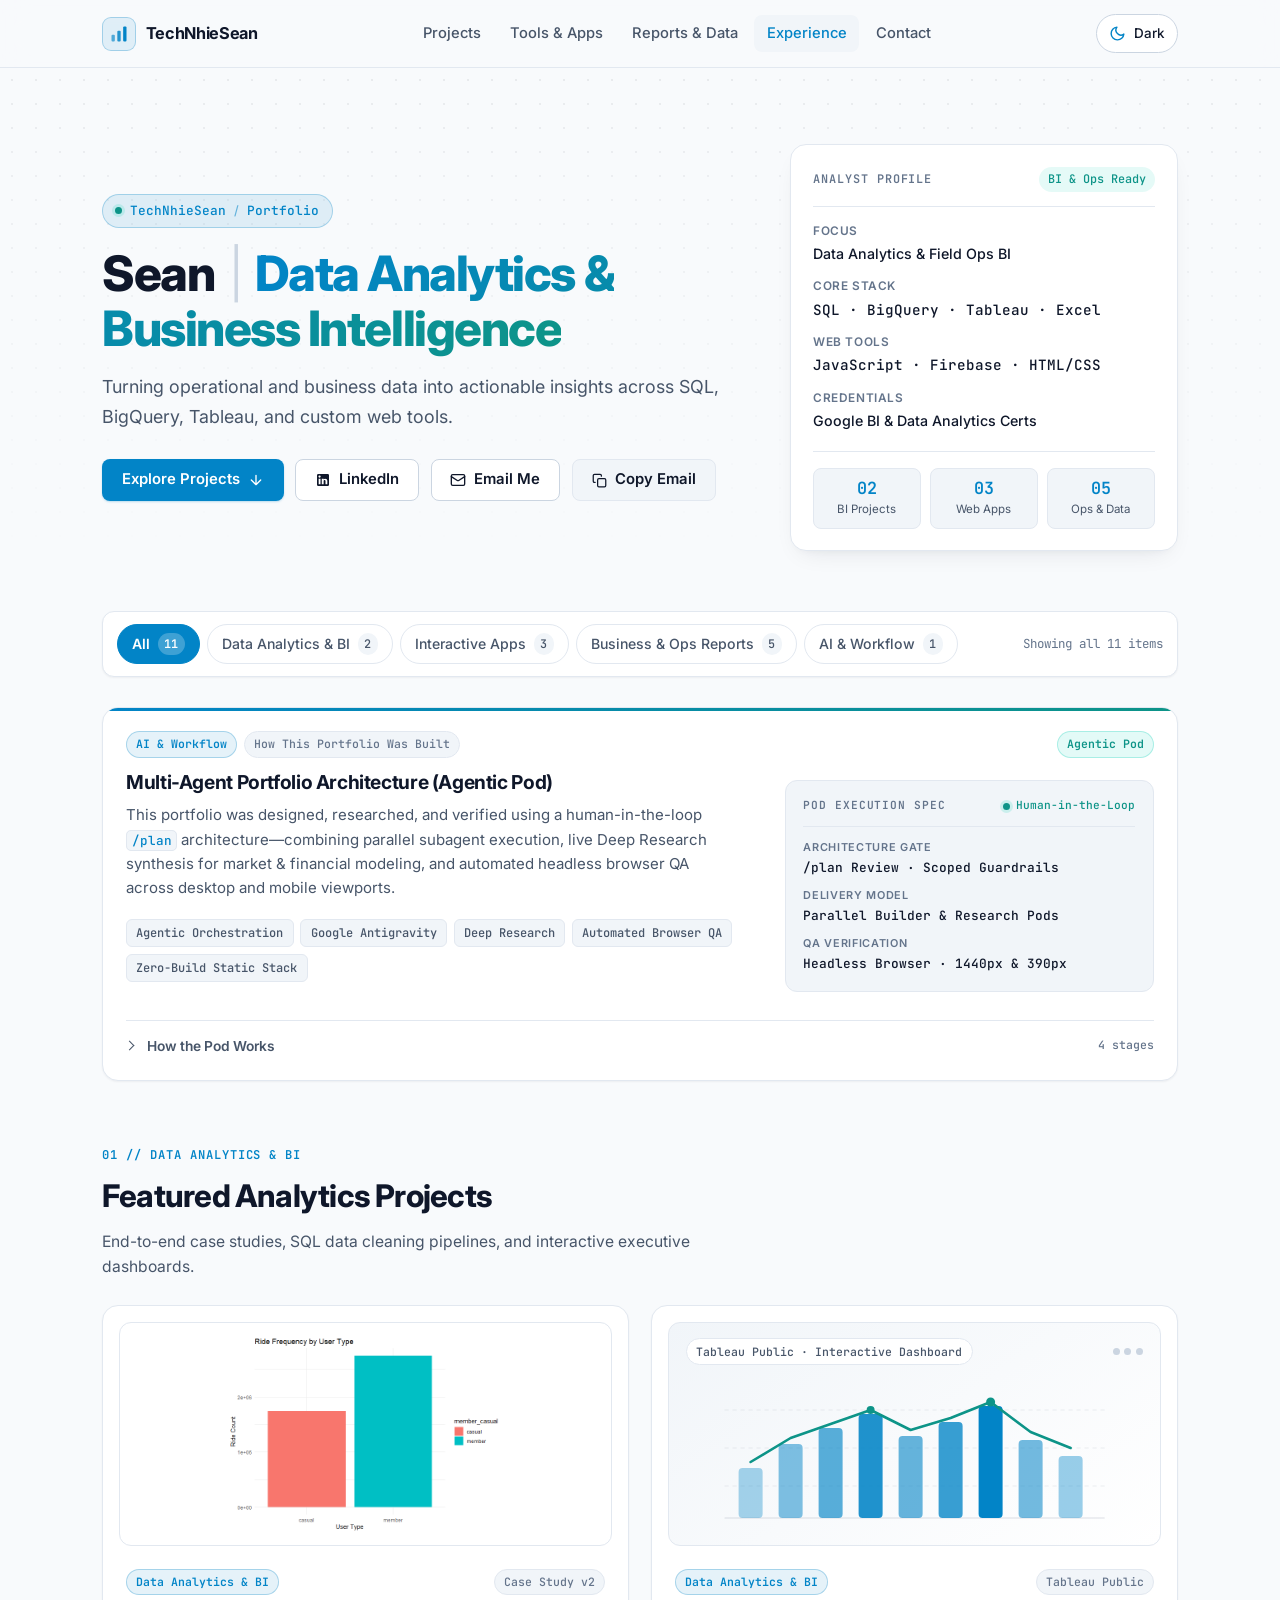
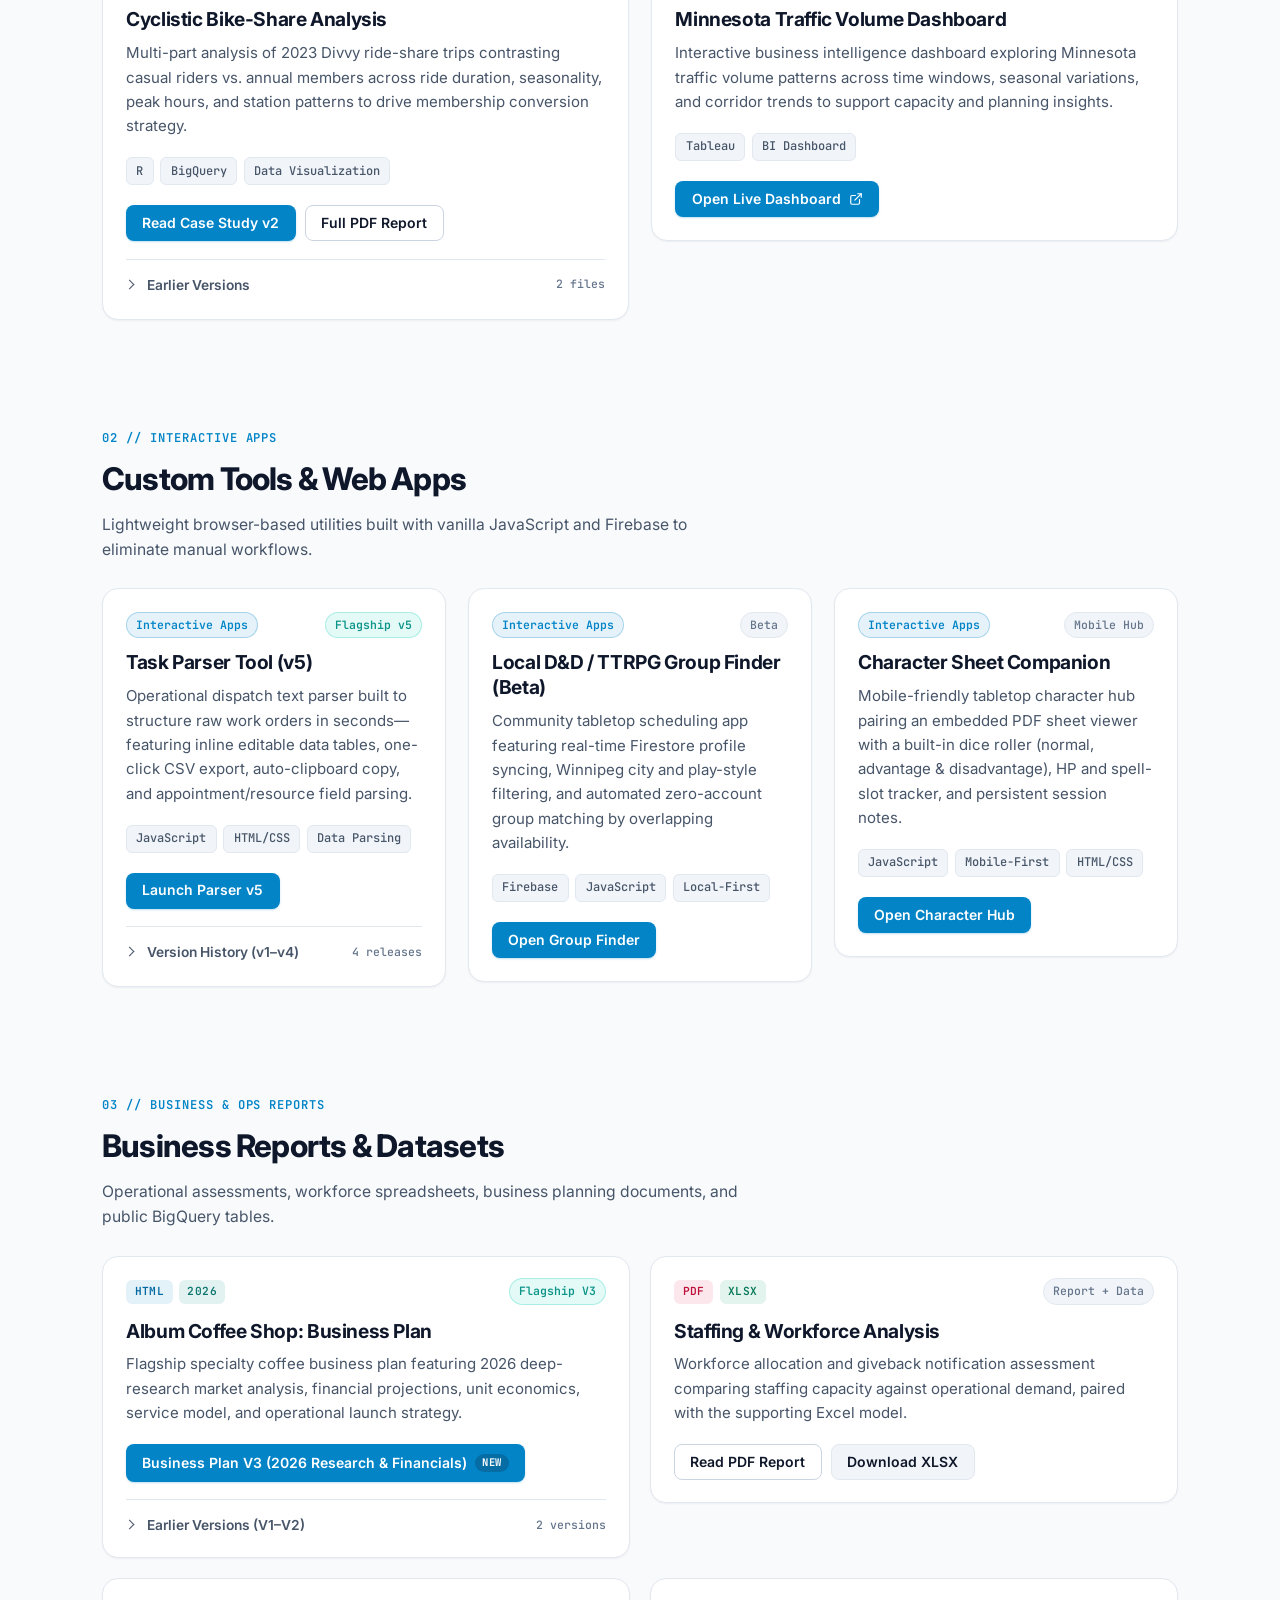
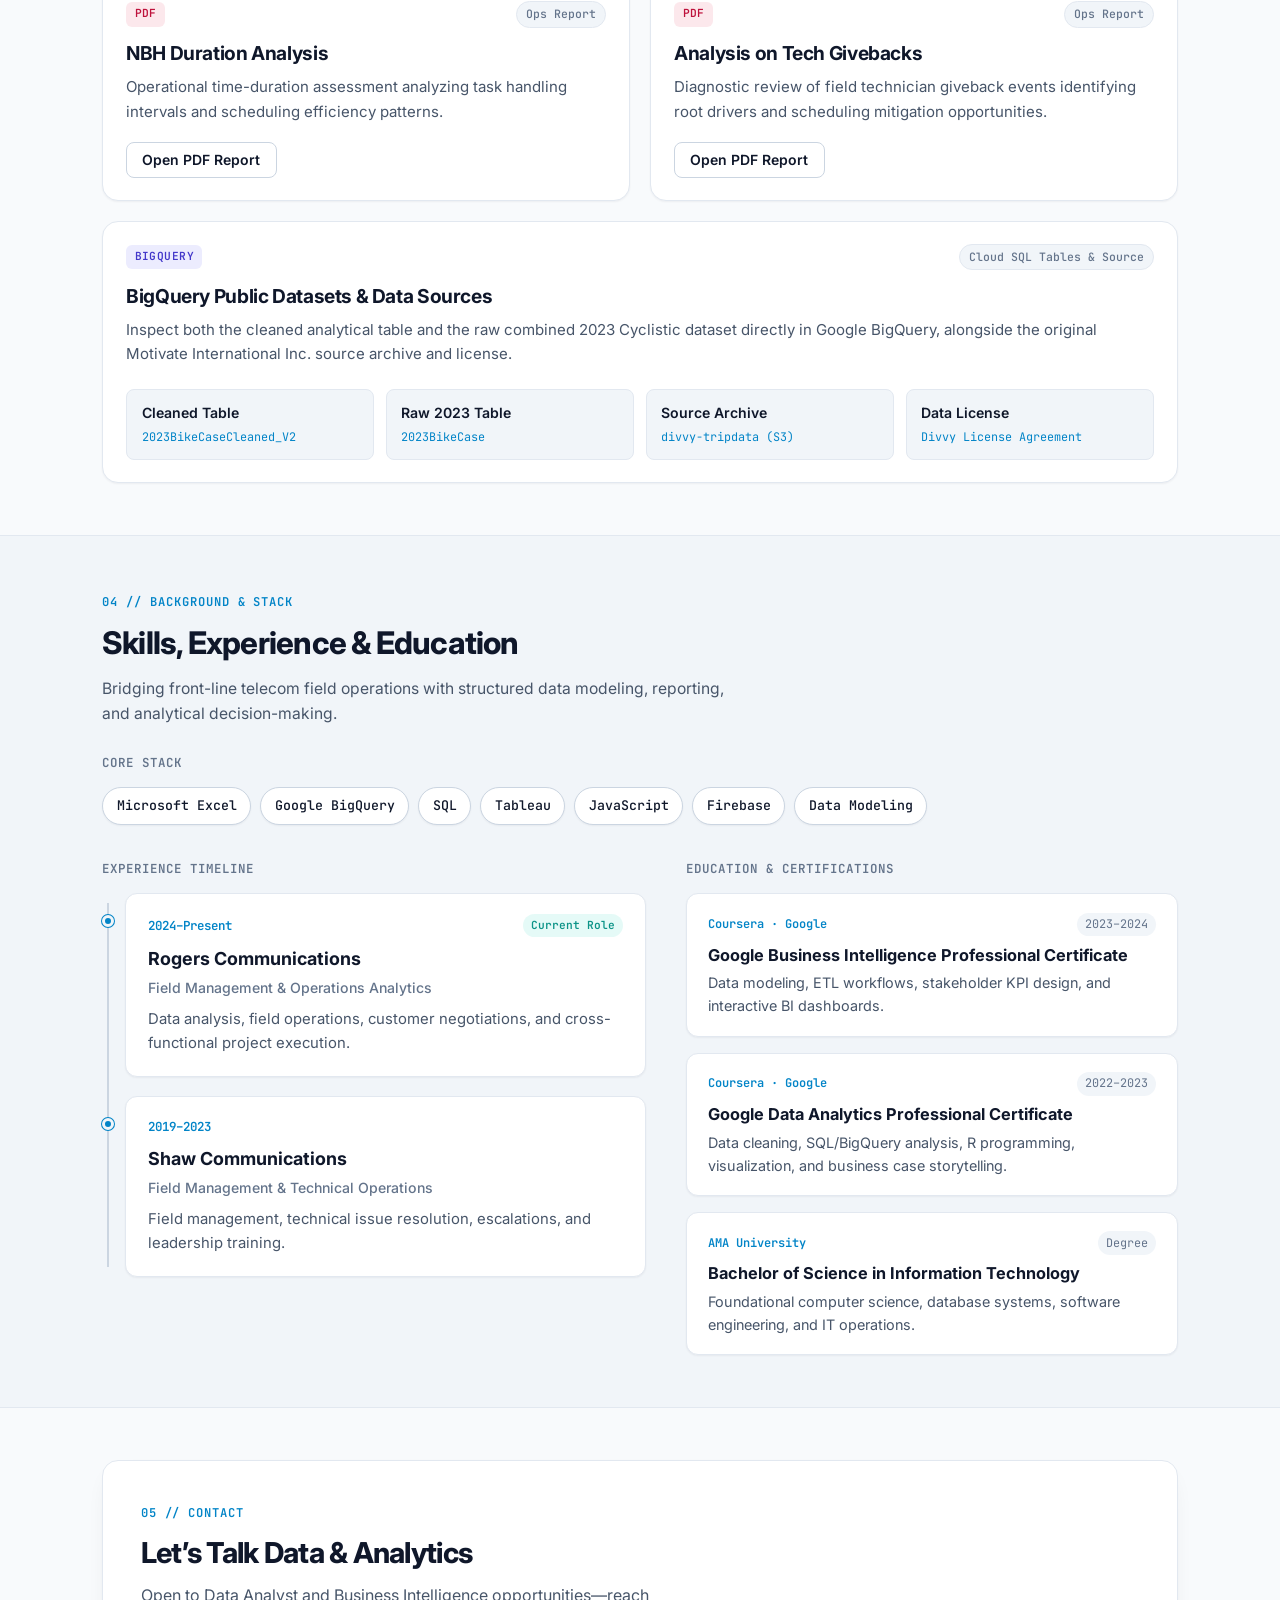
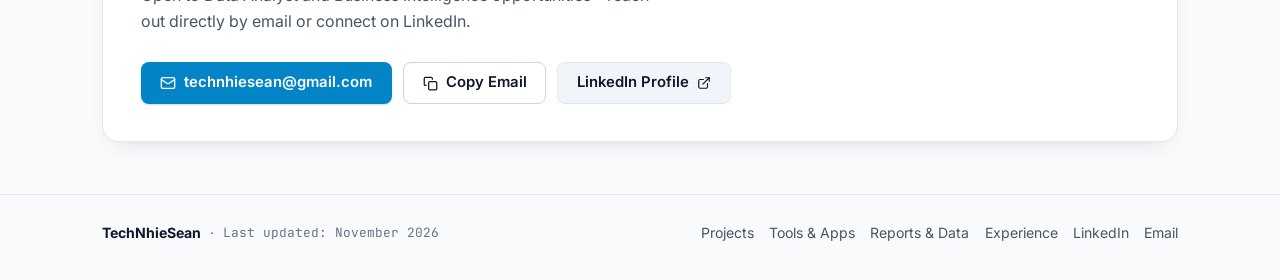
==== commit 9b9a2d24: "Unify subpage navigation bar and add Agentic Pod showcase and Album Business Plan V3" ====
--- a/index.html
+++ b/index.html
@@ -212,7 +212,7 @@
         <div class="filter-bar">
           <div class="filter-pills" role="tablist" aria-label="Portfolio categories">
             <button type="button" class="filter-pill is-active" role="tab" aria-selected="true" data-filter="all">
-              All <span class="pill-count mono">10</span>
+              All <span class="pill-count mono">11</span>
             </button>
             <button type="button" class="filter-pill" role="tab" aria-selected="false" data-filter="analytics">
               Data Analytics &amp; BI <span class="pill-count mono">2</span>
@@ -223,9 +223,121 @@
             <button type="button" class="filter-pill" role="tab" aria-selected="false" data-filter="reports">
               Business &amp; Ops Reports <span class="pill-count mono">5</span>
             </button>
+            <button type="button" class="filter-pill" role="tab" aria-selected="false" data-filter="workflow">
+              AI &amp; Workflow <span class="pill-count mono">1</span>
+            </button>
           </div>
-          <p class="filter-status mono" id="filter-status" aria-live="polite">Showing all 10 items</p>
-        </div>
+          <p class="filter-status mono" id="filter-status" aria-live="polite">Showing all 11 items</p>
+        </div>
+      </div>
+    </section>
+
+    <!-- 2B. FEATURED SHOWCASE: AGENTIC POD WORKFLOW -->
+    <section class="work-group pod-callout-section" id="agentic-pod" data-group="workflow" aria-labelledby="pod-architecture-heading">
+      <div class="container">
+        <article class="card pod-card" data-category="workflow">
+          <div class="card-body pod-card-body">
+            <div class="card-meta-row">
+              <div class="pod-meta-left">
+                <span class="category-chip mono">AI &amp; Workflow</span>
+                <span class="version-chip mono">How This Portfolio Was Built</span>
+              </div>
+              <span class="flagship-chip mono">Agentic Pod</span>
+            </div>
+
+            <div class="pod-card-layout">
+              <div class="pod-card-copy">
+                <h2 class="card-title pod-card-title" id="pod-architecture-heading">
+                  Multi-Agent Portfolio Architecture (Agentic Pod)
+                </h2>
+                <p class="card-desc pod-card-desc">
+                  This portfolio was designed, researched, and verified using a human-in-the-loop <code class="inline-code mono">/plan</code> architecture—combining parallel subagent execution, live Deep Research synthesis for market &amp; financial modeling, and automated headless browser QA across desktop and mobile viewports.
+                </p>
+
+                <ul class="badge-list pod-badge-list" aria-label="Agentic workflow technologies and practices">
+                  <li class="badge mono">Agentic Orchestration</li>
+                  <li class="badge mono">Google Antigravity</li>
+                  <li class="badge mono">Deep Research</li>
+                  <li class="badge mono">Automated Browser QA</li>
+                  <li class="badge mono">Zero-Build Static Stack</li>
+                </ul>
+              </div>
+
+              <aside class="pod-summary-panel" aria-label="Pod execution highlights">
+                <div class="pod-summary-header">
+                  <span class="mono pod-summary-title">POD EXECUTION SPEC</span>
+                  <span class="pod-live-pill mono">
+                    <span class="status-dot" aria-hidden="true"></span>
+                    Human-in-the-Loop
+                  </span>
+                </div>
+                <dl class="pod-spec-list">
+                  <div class="pod-spec-row">
+                    <dt>Architecture Gate</dt>
+                    <dd class="mono">/plan Review · Scoped Guardrails</dd>
+                  </div>
+                  <div class="pod-spec-row">
+                    <dt>Delivery Model</dt>
+                    <dd class="mono">Parallel Builder &amp; Research Pods</dd>
+                  </div>
+                  <div class="pod-spec-row">
+                    <dt>QA Verification</dt>
+                    <dd class="mono">Headless Browser · 1440px &amp; 390px</dd>
+                  </div>
+                </dl>
+              </aside>
+            </div>
+
+            <details class="version-drawer pod-drawer">
+              <summary>
+                <span>How the Pod Works</span>
+                <span class="drawer-meta mono">4 stages</span>
+              </summary>
+              <ol class="pod-stages" aria-label="Four stages of the Agentic Pod workflow">
+                <li class="pod-stage">
+                  <div class="pod-stage-head">
+                    <span class="pod-stage-tag mono">Plan</span>
+                    <span class="pod-stage-arrow mono" aria-hidden="true">→</span>
+                  </div>
+                  <h3 class="pod-stage-title">1. Repo Audit &amp; /plan Gate</h3>
+                  <p class="pod-stage-desc">
+                    Maps repository structure, sets parallel file guardrails, and aligns on a human-approved <code class="inline-code mono">/plan</code> before edits begin.
+                  </p>
+                </li>
+                <li class="pod-stage">
+                  <div class="pod-stage-head">
+                    <span class="pod-stage-tag mono">Execute</span>
+                    <span class="pod-stage-arrow mono" aria-hidden="true">→</span>
+                  </div>
+                  <h3 class="pod-stage-title">2. Parallel Builder &amp; Research Pods</h3>
+                  <p class="pod-stage-desc">
+                    Dispatches scoped subagents concurrently—pairing frontend engineering with live Deep Research synthesis without file conflicts.
+                  </p>
+                </li>
+                <li class="pod-stage">
+                  <div class="pod-stage-head">
+                    <span class="pod-stage-tag mono">Verify</span>
+                    <span class="pod-stage-arrow mono" aria-hidden="true">→</span>
+                  </div>
+                  <h3 class="pod-stage-title">3. Isolated Browser QA Verification</h3>
+                  <p class="pod-stage-desc">
+                    Checks layout, dark/light tokens, interactive filters, and responsive fidelity at desktop (1440px) and mobile (390px) viewports.
+                  </p>
+                </li>
+                <li class="pod-stage">
+                  <div class="pod-stage-head">
+                    <span class="pod-stage-tag mono">Ship</span>
+                    <span class="pod-stage-check mono" aria-hidden="true">✓</span>
+                  </div>
+                  <h3 class="pod-stage-title">4. Git Checkpoint &amp; Deploy</h3>
+                  <p class="pod-stage-desc">
+                    Validates links, accessibility, and zero-build static assets before checkpointing clean commits to GitHub Pages.
+                  </p>
+                </li>
+              </ol>
+            </details>
+          </div>
+        </article>
       </div>
     </section>
 
@@ -499,22 +611,46 @@
         </div>
 
         <div class="reports-grid">
-          <!-- Album Coffee Shop: Business Plan (V2) -->
+          <!-- Album Coffee Shop: Business Plan (V3 Flagship) -->
           <article class="card resource-card" data-category="reports">
             <div class="resource-header">
               <div class="file-badges">
                 <span class="file-badge file-html mono">HTML</span>
-              </div>
-              <span class="version-chip mono">V2 Latest</span>
-            </div>
-            <h3 class="card-title">Album Coffee Shop: Business Plan (V2)</h3>
+                <span class="file-badge file-new mono">2026</span>
+              </div>
+              <span class="flagship-chip mono">Flagship V3</span>
+            </div>
+            <h3 class="card-title">Album Coffee Shop: Business Plan</h3>
             <p class="card-desc">
-              Structured business plan outlining market positioning, service model, financial assumptions, and operational strategy.
+              Flagship specialty coffee business plan featuring 2026 deep-research market analysis, financial projections, unit economics, service model, and operational launch strategy.
             </p>
             <div class="card-actions">
-              <a class="btn btn-secondary btn-sm" href="Album_Business_Plan_06-07-2025_V2.html">Open Plan V2</a>
-              <a class="text-link mono" href="Album_Business_Plan_06-07-2025.html">View V1</a>
-            </div>
+              <a class="btn btn-primary btn-sm btn-wrap" href="/Album_Business_Plan_V3.html">
+                <span>Business Plan V3 (2026 Research &amp; Financials)</span>
+                <span class="btn-badge mono">NEW</span>
+              </a>
+            </div>
+
+            <details class="version-drawer">
+              <summary>
+                <span>Earlier Versions (V1–V2)</span>
+                <span class="drawer-meta mono">2 versions</span>
+              </summary>
+              <ul class="drawer-list">
+                <li>
+                  <a href="/Album_Business_Plan_06-07-2025_V2.html">
+                    <span>Business Plan V2 (June 2025)</span>
+                    <span class="file-badge file-html mono">V2</span>
+                  </a>
+                </li>
+                <li>
+                  <a href="/Album_Business_Plan_06-07-2025.html">
+                    <span>Business Plan V1 (Initial Draft)</span>
+                    <span class="file-badge file-html mono">V1</span>
+                  </a>
+                </li>
+              </ul>
+            </details>
           </article>
 
           <!-- Staffing & Workforce Analysis -->
--- a/portfolio.css
+++ b/portfolio.css
@@ -33,6 +33,8 @@
   --badge-xlsx-fg: #047857;
   --badge-bq-bg: rgba(99, 102, 241, 0.12);
   --badge-bq-fg: #4338ca;
+  --badge-new-bg: rgba(13, 148, 136, 0.12);
+  --badge-new-fg: #0f766e;
 
   --shadow-sm: 0 1px 2px rgba(15, 23, 42, 0.05);
   --shadow-md: 0 10px 26px -12px rgba(15, 23, 42, 0.12), 0 4px 10px -6px rgba(15, 23, 42, 0.06);
@@ -84,6 +86,8 @@
   --badge-xlsx-fg: #6ee7b7;
   --badge-bq-bg: rgba(129, 140, 248, 0.18);
   --badge-bq-fg: #a5b4fc;
+  --badge-new-bg: rgba(45, 212, 191, 0.16);
+  --badge-new-fg: #5eead4;
 
   --shadow-sm: 0 1px 2px rgba(0, 0, 0, 0.35);
   --shadow-md: 0 14px 32px -14px rgba(0, 0, 0, 0.65), 0 4px 12px -4px rgba(0, 0, 0, 0.4);
@@ -337,6 +341,31 @@
   font-size: 0.875rem;
 }
 
+.btn-wrap {
+  white-space: normal;
+  text-align: left;
+  line-height: 1.32;
+  flex-wrap: wrap;
+}
+
+.btn-badge {
+  display: inline-flex;
+  align-items: center;
+  font-size: 0.66rem;
+  font-weight: 700;
+  letter-spacing: 0.05em;
+  text-transform: uppercase;
+  padding: 0.14rem 0.44rem;
+  border-radius: var(--radius-pill);
+  background: rgba(15, 23, 42, 0.22);
+  color: inherit;
+  flex-shrink: 0;
+}
+
+[data-theme="dark"] .btn-primary .btn-badge {
+  background: rgba(8, 47, 73, 0.18);
+}
+
 .btn-primary {
   background: var(--accent);
   color: #ffffff;
@@ -673,6 +702,214 @@
 }
 
 /* ==========================================================================
+   Agentic Pod Workflow Showcase Callout
+   ========================================================================== */
+
+.inline-code {
+  font-size: 0.84em;
+  padding: 0.08em 0.36em;
+  border-radius: 5px;
+  background: var(--bg-subtle);
+  border: 1px solid var(--border);
+  color: var(--accent);
+  font-weight: 500;
+}
+
+.pod-callout-section {
+  padding: 1.15rem 0 0.5rem;
+}
+
+.pod-callout-section.is-solo {
+  padding: 1.35rem 0 clamp(2.25rem, 4.5vw, 3.25rem);
+}
+
+.pod-card {
+  position: relative;
+  overflow: hidden;
+  border-color: var(--accent-border);
+  background:
+    radial-gradient(circle at top right, var(--accent-soft), transparent 48%),
+    var(--bg-surface);
+}
+
+.pod-card::before {
+  content: "";
+  position: absolute;
+  top: 0;
+  left: 0;
+  right: 0;
+  height: 3px;
+  background: linear-gradient(90deg, var(--accent) 0%, var(--accent-secondary) 100%);
+}
+
+.pod-card-body {
+  padding: 1.5rem 1.6rem 1.45rem;
+}
+
+.pod-meta-left {
+  display: inline-flex;
+  align-items: center;
+  flex-wrap: wrap;
+  gap: 0.45rem;
+}
+
+.pod-card-layout {
+  display: grid;
+  grid-template-columns: minmax(0, 1.55fr) minmax(270px, 0.9fr);
+  gap: 1.45rem;
+  align-items: center;
+}
+
+.pod-card-title {
+  font-size: clamp(1.22rem, 1.9vw, 1.42rem);
+  margin-bottom: 0.55rem;
+}
+
+.pod-card-desc {
+  max-width: 66ch;
+  margin-bottom: 1.1rem;
+}
+
+.pod-badge-list {
+  margin-bottom: 0;
+}
+
+.pod-summary-panel {
+  background: var(--bg-subtle);
+  border: 1px solid var(--border);
+  border-radius: var(--radius-md);
+  padding: 1rem 1.1rem;
+}
+
+.pod-summary-header {
+  display: flex;
+  align-items: center;
+  justify-content: space-between;
+  gap: 0.5rem;
+  flex-wrap: wrap;
+  padding-bottom: 0.7rem;
+  margin-bottom: 0.7rem;
+  border-bottom: 1px solid var(--border);
+}
+
+.pod-summary-title {
+  font-size: 0.7rem;
+  font-weight: 600;
+  letter-spacing: 0.08em;
+  color: var(--text-muted);
+}
+
+.pod-live-pill {
+  display: inline-flex;
+  align-items: center;
+  gap: 0.4rem;
+  font-size: 0.7rem;
+  font-weight: 500;
+  color: var(--accent-secondary);
+}
+
+.pod-spec-list {
+  margin: 0;
+  display: grid;
+  gap: 0.55rem;
+}
+
+.pod-spec-row {
+  display: flex;
+  flex-direction: column;
+  gap: 0.1rem;
+}
+
+.pod-spec-row dt {
+  font-size: 0.68rem;
+  font-weight: 600;
+  text-transform: uppercase;
+  letter-spacing: 0.06em;
+  color: var(--text-muted);
+}
+
+.pod-spec-row dd {
+  margin: 0;
+  font-size: 0.8rem;
+  font-weight: 500;
+  color: var(--text-primary);
+}
+
+.pod-drawer {
+  margin-top: 1.2rem;
+}
+
+.pod-stages {
+  list-style: none;
+  margin: 0.85rem 0 0;
+  padding: 0;
+  display: grid;
+  grid-template-columns: repeat(4, minmax(0, 1fr));
+  gap: 0.85rem;
+}
+
+.pod-stage {
+  background: var(--bg-subtle);
+  border: 1px solid var(--border);
+  border-radius: var(--radius-md);
+  padding: 0.95rem 1rem;
+  display: flex;
+  flex-direction: column;
+  gap: 0.4rem;
+  transition: border-color 0.18s ease, background-color 0.18s ease;
+}
+
+.pod-stage:hover {
+  border-color: var(--accent-border);
+  background: var(--bg-surface-hover);
+}
+
+.pod-stage-head {
+  display: flex;
+  align-items: center;
+  justify-content: space-between;
+  gap: 0.5rem;
+}
+
+.pod-stage-tag {
+  font-size: 0.68rem;
+  font-weight: 600;
+  letter-spacing: 0.07em;
+  text-transform: uppercase;
+  color: var(--accent);
+  background: var(--accent-soft);
+  padding: 0.14rem 0.48rem;
+  border-radius: var(--radius-pill);
+}
+
+.pod-stage-arrow {
+  font-size: 0.85rem;
+  color: var(--text-muted);
+}
+
+.pod-stage-check {
+  font-size: 0.85rem;
+  font-weight: 700;
+  color: var(--accent-secondary);
+}
+
+.pod-stage-title {
+  margin: 0.15rem 0 0;
+  font-size: 0.9rem;
+  font-weight: 700;
+  line-height: 1.35;
+  color: var(--text-primary);
+  letter-spacing: -0.015em;
+}
+
+.pod-stage-desc {
+  margin: 0;
+  font-size: 0.82rem;
+  line-height: 1.52;
+  color: var(--text-secondary);
+}
+
+/* ==========================================================================
    Sections & Cards
    ========================================================================== */
 
@@ -1001,6 +1238,7 @@
   display: grid;
   grid-template-columns: repeat(2, minmax(0, 1fr));
   gap: 1.25rem;
+  align-items: start;
 }
 
 .resource-card {
@@ -1055,6 +1293,11 @@
 .file-bq {
   background: var(--badge-bq-bg);
   color: var(--badge-bq-fg);
+}
+
+.file-new {
+  background: var(--badge-new-bg);
+  color: var(--badge-new-fg);
 }
 
 .dataset-links {
@@ -1408,7 +1651,8 @@
     grid-template-columns: repeat(2, minmax(0, 1fr));
   }
 
-  .dataset-links {
+  .dataset-links,
+  .pod-stages {
     grid-template-columns: repeat(2, minmax(0, 1fr));
   }
 }
@@ -1444,15 +1688,36 @@
 
   .featured-grid,
   .reports-grid,
-  .resume-grid {
+  .resume-grid,
+  .pod-card-layout {
     grid-template-columns: 1fr;
+  }
+
+  .pod-card-layout {
+    gap: 1.1rem;
   }
 }
 
 @media (max-width: 639px) {
   .apps-grid,
-  .dataset-links {
+  .dataset-links,
+  .pod-stages {
     grid-template-columns: 1fr;
+  }
+
+  .pod-card-body {
+    padding: 1.2rem 1.15rem 1.2rem;
+  }
+
+  .pod-stage-arrow {
+    display: inline-block;
+    transform: rotate(90deg);
+  }
+
+  .btn-wrap {
+    width: 100%;
+    justify-content: center;
+    text-align: center;
   }
 
   .theme-label {
